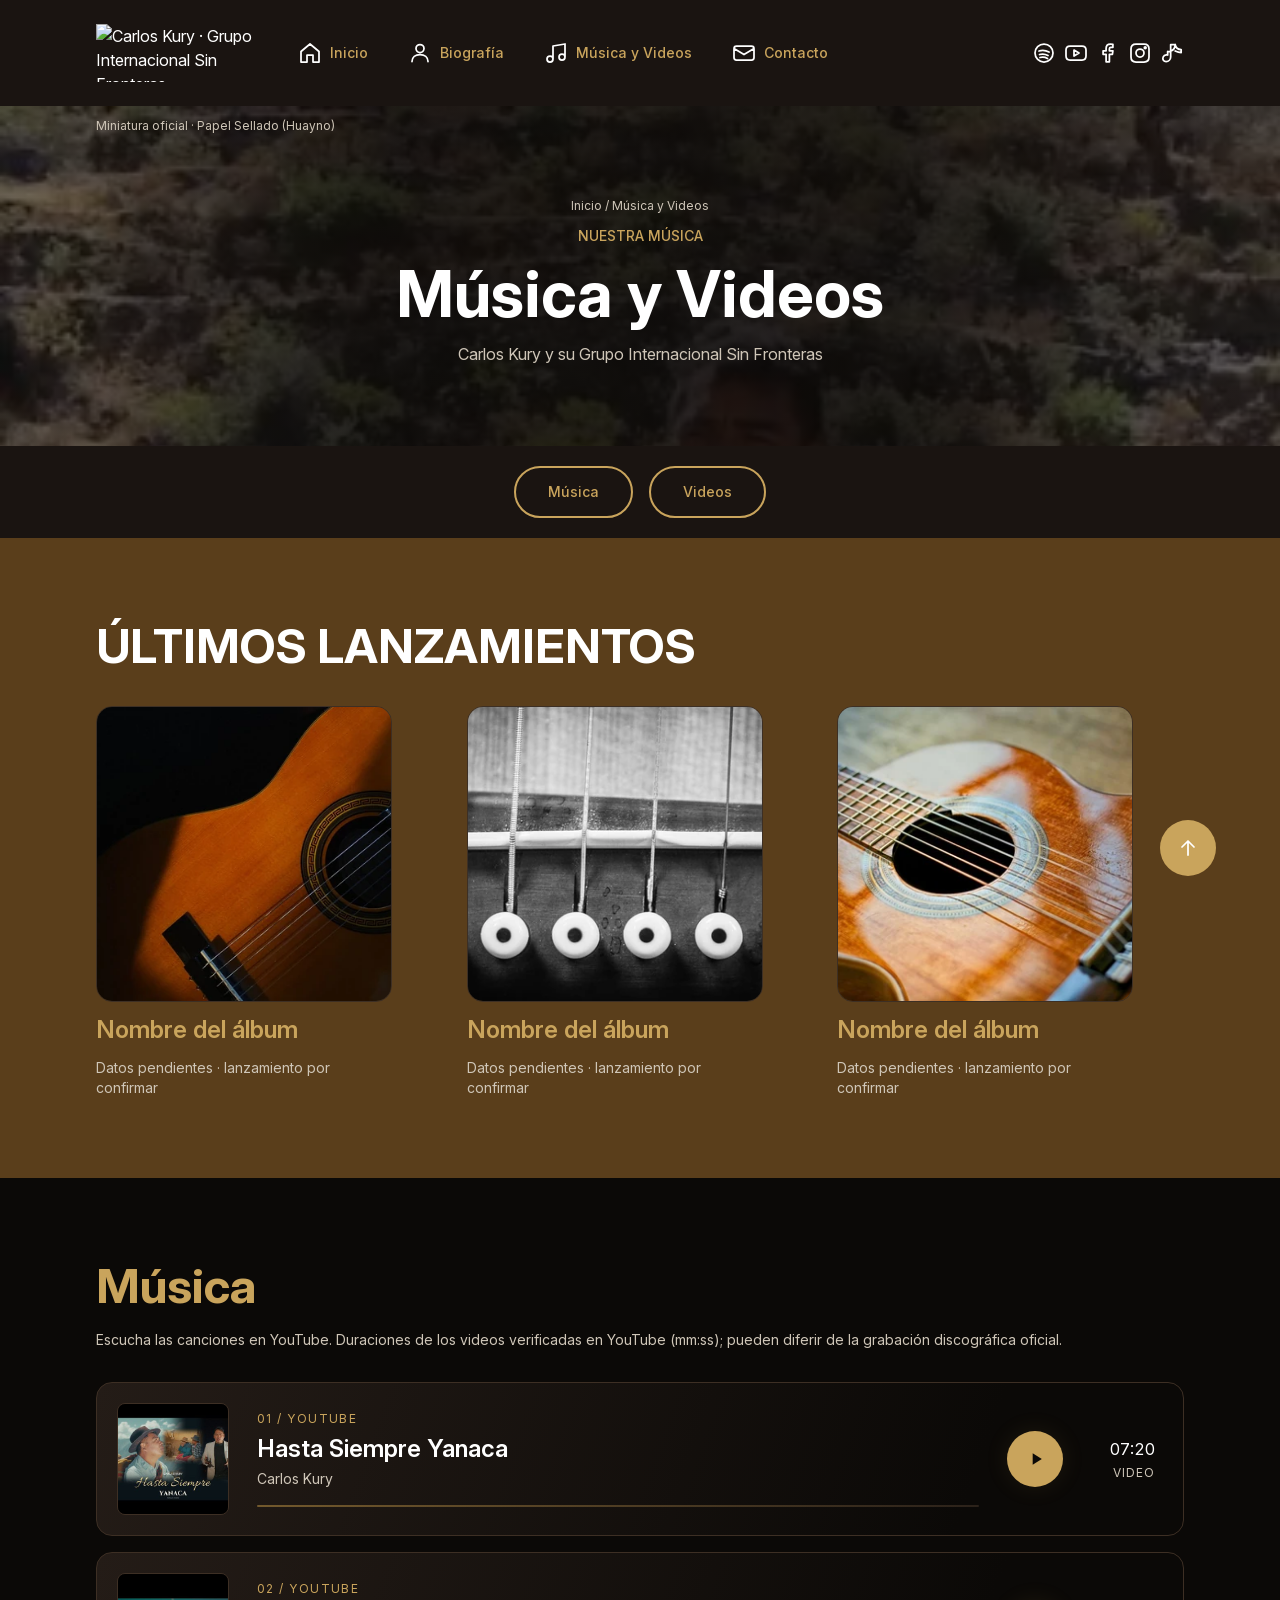
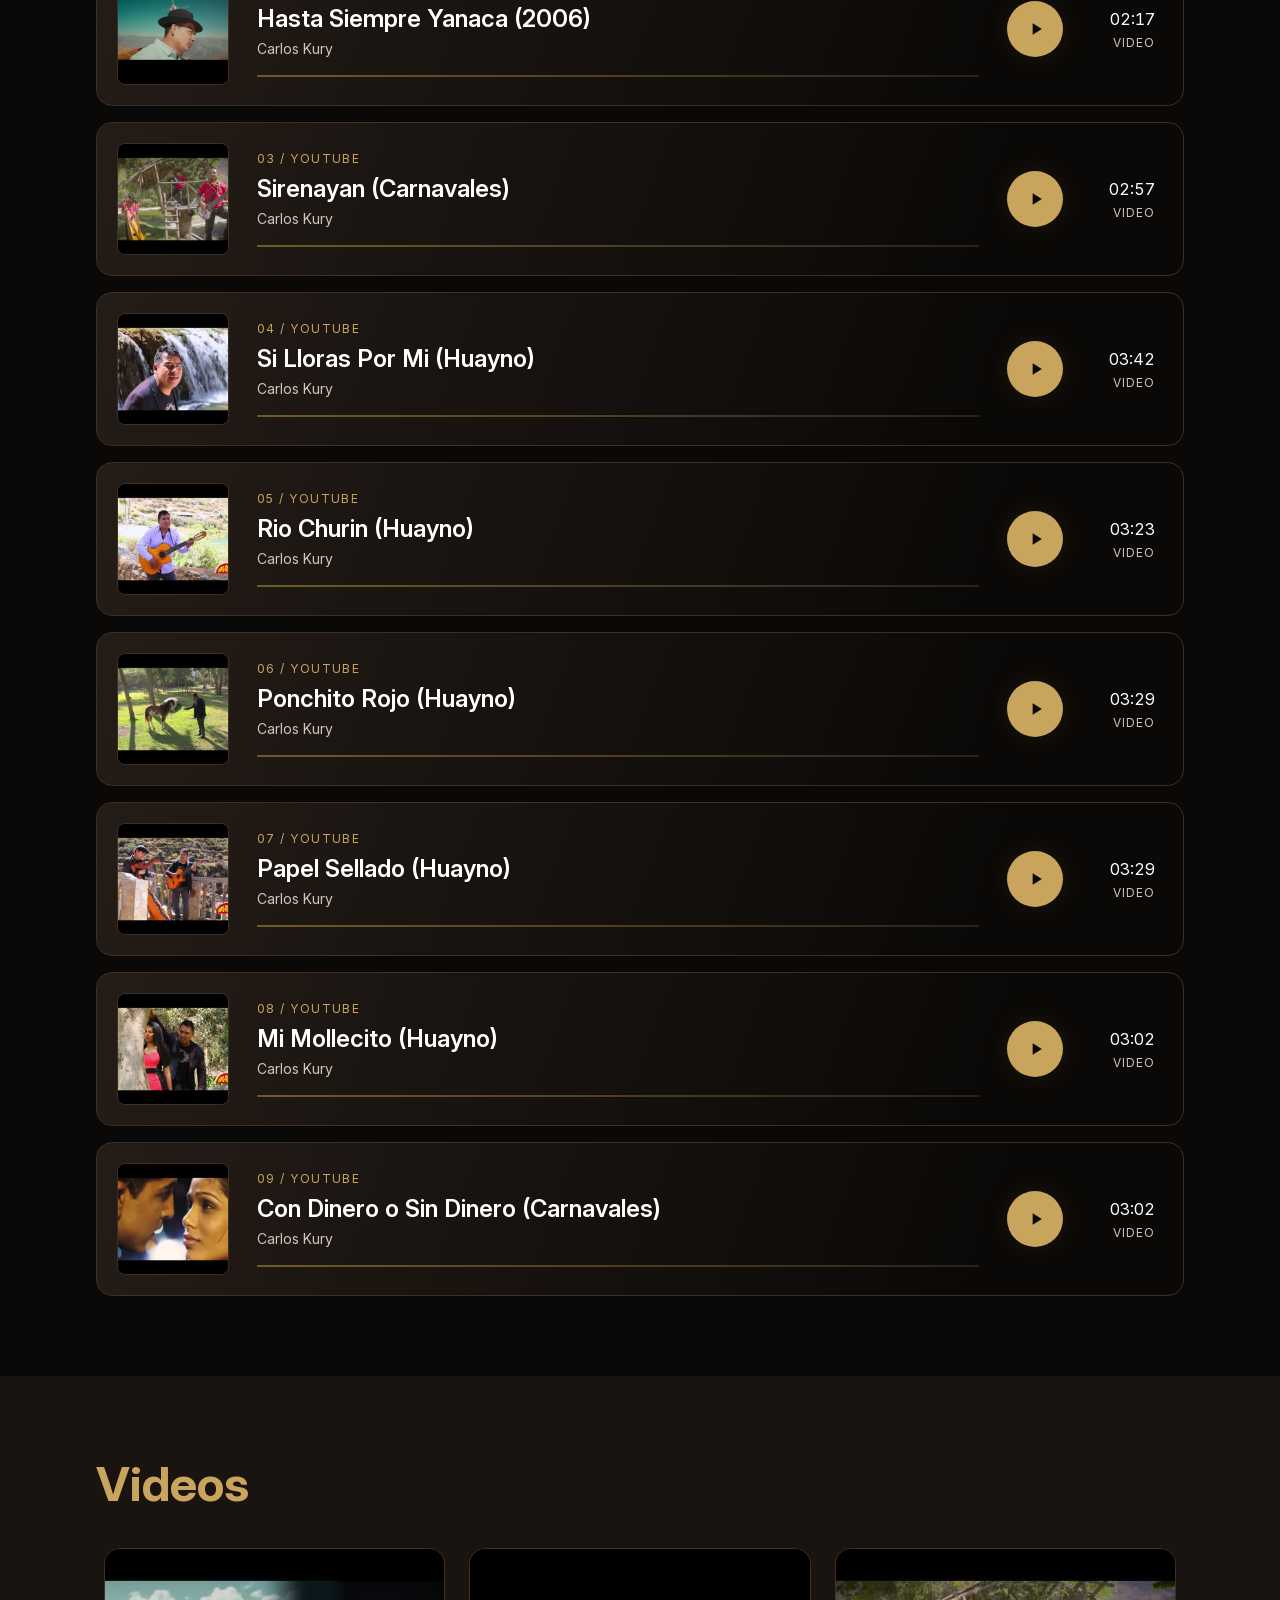
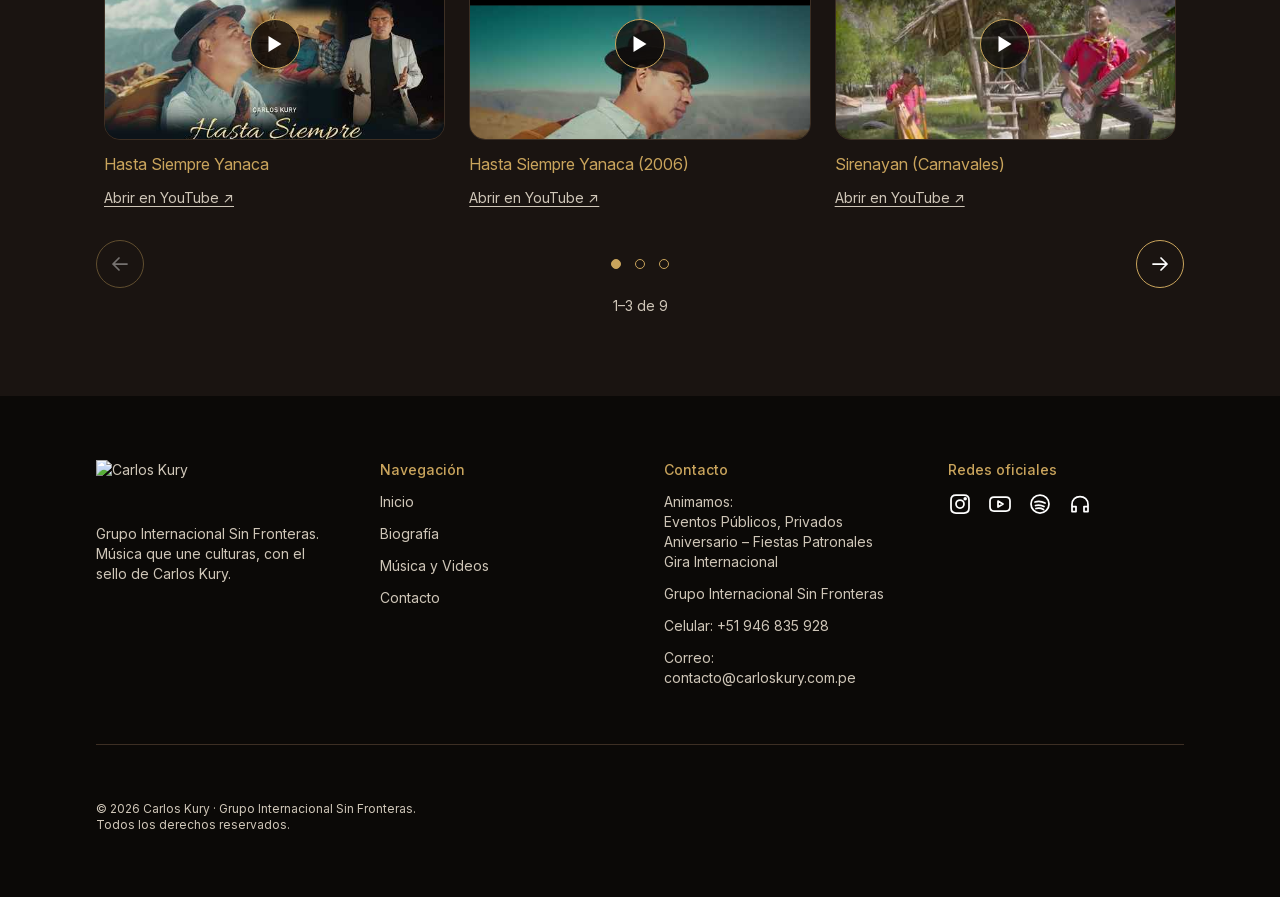
==== musica-y-videos.html @ 4f5caebd "Add files via upload" ====
<!doctype html>
<html lang="es">
<head>
  <meta charset="utf-8">
  <meta name="viewport" content="width=device-width, initial-scale=1">
  <meta name="description" content="Escucha la música de Carlos Kury y su Grupo Internacional Sin Fronteras. Explora nueve videos del canal oficial y sus canciones.">
  <meta name="referrer" content="strict-origin-when-cross-origin">
  <title>Música y Videos · Carlos Kury</title>
  <link rel="stylesheet" href="css/tokens.css">
  <link rel="stylesheet" href="css/styles.css">
  <link rel="stylesheet" href="css/musica-videos.css">
  <script src="js/main.js" defer></script>
  <script src="js/videos.js" defer></script>
</head>
<body id="arriba" class="music-videos-page">
  <a class="skip-link" href="#contenido">Saltar al contenido</a>
  <header class="header">
    <div class="header__inner">
      <a class="brand" href="index.html" aria-label="Carlos Kury, Inicio"><img src="assets/images/optimized/a709b-340.webp" srcset="assets/images/optimized/a709b-170.webp 1x, assets/images/optimized/a709b-340.webp 2x, assets/images/optimized/a709b-510.webp 3x" width="170" height="58" alt="Carlos Kury · Grupo Internacional Sin Fronteras"></a>
      <button class="menu-toggle" type="button" aria-expanded="false" aria-controls="navegacion" aria-label="Abrir menú" hidden>
        <img class="menu-toggle__open" src="assets/icons/5ea86.svg" width="24" height="24" alt="">
        <img class="menu-toggle__close" src="assets/icons/0c98d.svg" width="24" height="24" alt="">
      </button>
      <div class="header__navigation" id="navegacion">
        <nav aria-label="Navegación principal">
          <ul class="nav-list">
            <li><a class="nav-link" href="index.html"><img src="assets/icons/63a29.svg" width="24" height="24" alt="">Inicio</a></li>
            <li><a class="nav-link" href="nosotros.html"><img src="assets/icons/14fbd.svg" width="24" height="24" alt="">Biografía</a></li>
            <li><a class="nav-link" href="musica-y-videos.html" aria-current="page"><img src="assets/icons/886fa.svg" width="24" height="24" alt="">Música y Videos</a></li>
            <li><a class="nav-link" href="contacto.html"><img src="assets/icons/ec4e2.svg" width="24" height="24" alt="">Contacto</a></li>
          </ul>
        </nav>
        <div class="socials" aria-label="Plataformas digitales; enlaces oficiales pendientes"><span class="socials__item" title="spotify: enlace oficial pendiente"><img src="assets/icons/c1be1.svg" width="24" height="24" alt="spotify (enlace oficial pendiente)"></span><span class="socials__item" title="youtube: enlace oficial pendiente"><img src="assets/icons/a0c02.svg" width="24" height="24" alt="youtube (enlace oficial pendiente)"></span><span class="socials__item" title="facebook: enlace oficial pendiente"><img src="assets/icons/9671b.svg" width="24" height="24" alt="facebook (enlace oficial pendiente)"></span><span class="socials__item" title="instagram: enlace oficial pendiente"><img src="assets/icons/aaa4f.svg" width="24" height="24" alt="instagram (enlace oficial pendiente)"></span><span class="socials__item" title="tiktok: enlace oficial pendiente"><img src="assets/icons/0e75f.svg" width="24" height="24" alt="tiktok (enlace oficial pendiente)"></span></div>
      </div>
    </div>
  </header>
  <main id="contenido" tabindex="-1">
    <section class="music-hero" aria-labelledby="titulo">
<picture><source media="(max-width: 767px)" srcset="assets/images/heroes/UolSYIt3j-Y-mobile-384.webp 384w, assets/images/heroes/UolSYIt3j-Y-mobile-576.webp 576w" sizes="100vw" width="576" height="720"><img class="hero__image" src="assets/images/heroes/UolSYIt3j-Y-1280.webp" srcset="assets/images/heroes/UolSYIt3j-Y-800.webp 800w, assets/images/heroes/UolSYIt3j-Y-1280.webp 1280w" sizes="100vw" width="1280" height="720" alt="" fetchpriority="high" style="object-position: 56% top;"></picture>
      <a class="music-hero__credit" href="https://www.youtube.com/watch?v=UolSYIt3j-Y" target="_blank" rel="noopener noreferrer">Miniatura oficial · Papel Sellado (Huayno)</a>
      <nav class="music-breadcrumb" aria-label="Ruta de navegación"><a href="index.html">Inicio</a> / <span aria-current="page">Música y Videos</span></nav>
      <p class="label">NUESTRA MÚSICA</p><h1 id="titulo">Música y Videos</h1><p>Carlos Kury y su Grupo Internacional Sin Fronteras</p>
    </section>
    <nav class="music-subnav" aria-label="Secciones de música y videos"><a class="button button--secondary" href="#musica">Música</a><a class="button button--secondary" href="#videos">Videos</a></nav>
    <section class="music-releases" aria-labelledby="lanzamientos"><h2 id="lanzamientos">ÚLTIMOS LANZAMIENTOS</h2><div class="release-track" tabindex="0" role="region" aria-label="Lanzamientos: datos pendientes de confirmación; desliza para ver las tarjetas"><article class="media-card release-card"><img src="assets/images/1f83e.png" srcset="assets/images/optimized/1f83e-480.webp 480w, assets/images/optimized/1f83e-800.webp 800w, assets/images/1f83e.png 1200w" sizes="296px" width="296" height="296" loading="lazy" alt="Instrumento musical de referencia; portada oficial pendiente"><h3>Nombre del álbum</h3><p>Datos pendientes · lanzamiento por confirmar</p></article>
<article class="media-card release-card"><img src="assets/images/05997.png" srcset="assets/images/optimized/05997-480.webp 480w, assets/images/optimized/05997-800.webp 800w, assets/images/05997.png 1200w" sizes="296px" width="296" height="296" loading="lazy" alt="Instrumento musical de referencia; portada oficial pendiente"><h3>Nombre del álbum</h3><p>Datos pendientes · lanzamiento por confirmar</p></article>
<article class="media-card release-card"><img src="assets/images/2f3df.png" srcset="assets/images/optimized/2f3df-480.webp 480w, assets/images/optimized/2f3df-800.webp 800w, assets/images/2f3df.png 1200w" sizes="296px" width="296" height="296" loading="lazy" alt="Instrumento musical de referencia; portada oficial pendiente"><h3>Nombre del álbum</h3><p>Datos pendientes · lanzamiento por confirmar</p></article></div></section>
    <section class="music-catalog" aria-labelledby="musica"><h2 id="musica">Música</h2><p class="catalog-note">Escucha las canciones en YouTube. Duraciones de los videos verificadas en YouTube (mm:ss); pueden diferir de la grabación discográfica oficial.</p><ol class="song-list"><li class="song-card"><img class="song-card__cover" src="assets/images/music-thumbnails/cZzpsOK4njc-320.jpg" width="320" height="320" sizes="(max-width: 767px) 64px, 112px" loading="lazy" decoding="async" alt="Miniatura de Hasta Siempre Yanaca"><div class="song-card__info"><p class="song-card__eyebrow">01 / YOUTUBE</p><h3 id="song-title-cZzpsOK4njc">Hasta Siempre Yanaca</h3><p class="song-card__artist">Carlos Kury</p><div class="song-card__line" aria-hidden="true"></div></div><a class="song-row song-card__play" href="https://www.youtube.com/watch?v=cZzpsOK4njc" data-video-url="https://www.youtube.com/watch?v=cZzpsOK4njc" aria-label="Reproducir Hasta Siempre Yanaca en YouTube"><span class="song-row__name"><span class="song-card__sr">Hasta Siempre Yanaca</span></span><svg width="20" height="20" viewBox="0 0 24 24" fill="currentColor" aria-hidden="true"><path d="M8 5v14l11-7z"/></svg></a><span class="song-row__duration" aria-label="Duración del video: 07:20"><span>07:20</span><small>VIDEO</small></span></li>
<li class="song-card"><img class="song-card__cover" src="assets/images/music-thumbnails/f17g6OlxvII-320.jpg" width="320" height="320" sizes="(max-width: 767px) 64px, 112px" loading="lazy" decoding="async" alt="Miniatura de Hasta Siempre Yanaca (2006)"><div class="song-card__info"><p class="song-card__eyebrow">02 / YOUTUBE</p><h3 id="song-title-f17g6OlxvII">Hasta Siempre Yanaca (2006)</h3><p class="song-card__artist">Carlos Kury</p><div class="song-card__line" aria-hidden="true"></div></div><a class="song-row song-card__play" href="https://www.youtube.com/watch?v=f17g6OlxvII" data-video-url="https://www.youtube.com/watch?v=f17g6OlxvII" aria-label="Reproducir Hasta Siempre Yanaca (2006) en YouTube"><span class="song-row__name"><span class="song-card__sr">Hasta Siempre Yanaca (2006)</span></span><svg width="20" height="20" viewBox="0 0 24 24" fill="currentColor" aria-hidden="true"><path d="M8 5v14l11-7z"/></svg></a><span class="song-row__duration" aria-label="Duración del video: 02:17"><span>02:17</span><small>VIDEO</small></span></li>
<li class="song-card"><img class="song-card__cover" src="assets/images/music-thumbnails/8xu4BnNQAP8-320.jpg" width="320" height="320" sizes="(max-width: 767px) 64px, 112px" loading="lazy" decoding="async" alt="Miniatura de Sirenayan (Carnavales)"><div class="song-card__info"><p class="song-card__eyebrow">03 / YOUTUBE</p><h3 id="song-title-8xu4BnNQAP8">Sirenayan (Carnavales)</h3><p class="song-card__artist">Carlos Kury</p><div class="song-card__line" aria-hidden="true"></div></div><a class="song-row song-card__play" href="https://www.youtube.com/watch?v=8xu4BnNQAP8" data-video-url="https://www.youtube.com/watch?v=8xu4BnNQAP8" aria-label="Reproducir Sirenayan (Carnavales) en YouTube"><span class="song-row__name"><span class="song-card__sr">Sirenayan (Carnavales)</span></span><svg width="20" height="20" viewBox="0 0 24 24" fill="currentColor" aria-hidden="true"><path d="M8 5v14l11-7z"/></svg></a><span class="song-row__duration" aria-label="Duración del video: 02:57"><span>02:57</span><small>VIDEO</small></span></li>
<li class="song-card"><img class="song-card__cover" src="assets/images/music-thumbnails/A7UjnlMDLvY-320.jpg" width="320" height="320" sizes="(max-width: 767px) 64px, 112px" loading="lazy" decoding="async" alt="Miniatura de Si Lloras Por Mi (Huayno)"><div class="song-card__info"><p class="song-card__eyebrow">04 / YOUTUBE</p><h3 id="song-title-A7UjnlMDLvY">Si Lloras Por Mi (Huayno)</h3><p class="song-card__artist">Carlos Kury</p><div class="song-card__line" aria-hidden="true"></div></div><a class="song-row song-card__play" href="https://www.youtube.com/watch?v=A7UjnlMDLvY" data-video-url="https://www.youtube.com/watch?v=A7UjnlMDLvY" aria-label="Reproducir Si Lloras Por Mi (Huayno) en YouTube"><span class="song-row__name"><span class="song-card__sr">Si Lloras Por Mi (Huayno)</span></span><svg width="20" height="20" viewBox="0 0 24 24" fill="currentColor" aria-hidden="true"><path d="M8 5v14l11-7z"/></svg></a><span class="song-row__duration" aria-label="Duración del video: 03:42"><span>03:42</span><small>VIDEO</small></span></li>
<li class="song-card"><img class="song-card__cover" src="assets/images/music-thumbnails/LX_mz8MEkiY-320.jpg" width="320" height="320" sizes="(max-width: 767px) 64px, 112px" loading="lazy" decoding="async" alt="Miniatura de Rio Churin (Huayno)"><div class="song-card__info"><p class="song-card__eyebrow">05 / YOUTUBE</p><h3 id="song-title-LX_mz8MEkiY">Rio Churin (Huayno)</h3><p class="song-card__artist">Carlos Kury</p><div class="song-card__line" aria-hidden="true"></div></div><a class="song-row song-card__play" href="https://www.youtube.com/watch?v=LX_mz8MEkiY" data-video-url="https://www.youtube.com/watch?v=LX_mz8MEkiY" aria-label="Reproducir Rio Churin (Huayno) en YouTube"><span class="song-row__name"><span class="song-card__sr">Rio Churin (Huayno)</span></span><svg width="20" height="20" viewBox="0 0 24 24" fill="currentColor" aria-hidden="true"><path d="M8 5v14l11-7z"/></svg></a><span class="song-row__duration" aria-label="Duración del video: 03:23"><span>03:23</span><small>VIDEO</small></span></li>
<li class="song-card"><img class="song-card__cover" src="assets/images/music-thumbnails/qTdK6Etz6Kw-320.jpg" width="320" height="320" sizes="(max-width: 767px) 64px, 112px" loading="lazy" decoding="async" alt="Miniatura de Ponchito Rojo (Huayno)"><div class="song-card__info"><p class="song-card__eyebrow">06 / YOUTUBE</p><h3 id="song-title-qTdK6Etz6Kw">Ponchito Rojo (Huayno)</h3><p class="song-card__artist">Carlos Kury</p><div class="song-card__line" aria-hidden="true"></div></div><a class="song-row song-card__play" href="https://www.youtube.com/watch?v=qTdK6Etz6Kw" data-video-url="https://www.youtube.com/watch?v=qTdK6Etz6Kw" aria-label="Reproducir Ponchito Rojo (Huayno) en YouTube"><span class="song-row__name"><span class="song-card__sr">Ponchito Rojo (Huayno)</span></span><svg width="20" height="20" viewBox="0 0 24 24" fill="currentColor" aria-hidden="true"><path d="M8 5v14l11-7z"/></svg></a><span class="song-row__duration" aria-label="Duración del video: 03:29"><span>03:29</span><small>VIDEO</small></span></li>
<li class="song-card"><img class="song-card__cover" src="assets/images/music-thumbnails/UolSYIt3j-Y-320.jpg" width="320" height="320" sizes="(max-width: 767px) 64px, 112px" loading="lazy" decoding="async" alt="Miniatura de Papel Sellado (Huayno)"><div class="song-card__info"><p class="song-card__eyebrow">07 / YOUTUBE</p><h3 id="song-title-UolSYIt3j-Y">Papel Sellado (Huayno)</h3><p class="song-card__artist">Carlos Kury</p><div class="song-card__line" aria-hidden="true"></div></div><a class="song-row song-card__play" href="https://www.youtube.com/watch?v=UolSYIt3j-Y" data-video-url="https://www.youtube.com/watch?v=UolSYIt3j-Y" aria-label="Reproducir Papel Sellado (Huayno) en YouTube"><span class="song-row__name"><span class="song-card__sr">Papel Sellado (Huayno)</span></span><svg width="20" height="20" viewBox="0 0 24 24" fill="currentColor" aria-hidden="true"><path d="M8 5v14l11-7z"/></svg></a><span class="song-row__duration" aria-label="Duración del video: 03:29"><span>03:29</span><small>VIDEO</small></span></li>
<li class="song-card"><img class="song-card__cover" src="assets/images/music-thumbnails/fMQDOI99XdI-320.jpg" width="320" height="320" sizes="(max-width: 767px) 64px, 112px" loading="lazy" decoding="async" alt="Miniatura de Mi Mollecito (Huayno)"><div class="song-card__info"><p class="song-card__eyebrow">08 / YOUTUBE</p><h3 id="song-title-fMQDOI99XdI">Mi Mollecito (Huayno)</h3><p class="song-card__artist">Carlos Kury</p><div class="song-card__line" aria-hidden="true"></div></div><a class="song-row song-card__play" href="https://www.youtube.com/watch?v=fMQDOI99XdI" data-video-url="https://www.youtube.com/watch?v=fMQDOI99XdI" aria-label="Reproducir Mi Mollecito (Huayno) en YouTube"><span class="song-row__name"><span class="song-card__sr">Mi Mollecito (Huayno)</span></span><svg width="20" height="20" viewBox="0 0 24 24" fill="currentColor" aria-hidden="true"><path d="M8 5v14l11-7z"/></svg></a><span class="song-row__duration" aria-label="Duración del video: 03:02"><span>03:02</span><small>VIDEO</small></span></li>
<li class="song-card"><img class="song-card__cover" src="assets/images/music-thumbnails/hghl3TVuaY8-320.jpg" width="320" height="320" sizes="(max-width: 767px) 64px, 112px" loading="lazy" decoding="async" alt="Miniatura de Con Dinero o Sin Dinero (Carnavales)"><div class="song-card__info"><p class="song-card__eyebrow">09 / YOUTUBE</p><h3 id="song-title-hghl3TVuaY8">Con Dinero o Sin Dinero (Carnavales)</h3><p class="song-card__artist">Carlos Kury</p><div class="song-card__line" aria-hidden="true"></div></div><a class="song-row song-card__play" href="https://www.youtube.com/watch?v=hghl3TVuaY8" data-video-url="https://www.youtube.com/watch?v=hghl3TVuaY8" aria-label="Reproducir Con Dinero o Sin Dinero (Carnavales) en YouTube"><span class="song-row__name"><span class="song-card__sr">Con Dinero o Sin Dinero (Carnavales)</span></span><svg width="20" height="20" viewBox="0 0 24 24" fill="currentColor" aria-hidden="true"><path d="M8 5v14l11-7z"/></svg></a><span class="song-row__duration" aria-label="Duración del video: 03:02"><span>03:02</span><small>VIDEO</small></span></li></ol></section>
    <section class="music-videos" aria-labelledby="videos"><h2 id="videos">Videos</h2><div class="video-carousel" role="region" aria-roledescription="carrusel" aria-labelledby="videos"><div class="media-track media-track--videos" id="lista-videos" tabindex="0" aria-label="Nueve videos: usa las flechas del teclado o desliza"><article class="media-card"><a class="video-preview" href="https://www.youtube.com/watch?v=cZzpsOK4njc" data-video-url="https://www.youtube.com/watch?v=cZzpsOK4njc" target="_blank" rel="noopener noreferrer" aria-label="Reproducir Hasta Siempre Yanaca"><img src="assets/images/cZzpsOK4njc.jpg" width="480" height="360" loading="lazy" decoding="async" alt="Miniatura de Hasta Siempre Yanaca de Carlos Kury"><img class="video-preview__play" src="assets/icons/bdbb2.svg" width="24" height="24" alt=""></a><h3>Hasta Siempre Yanaca</h3><a class="youtube-link" href="https://www.youtube.com/watch?v=cZzpsOK4njc" target="_blank" rel="noopener noreferrer" aria-label="Abrir Hasta Siempre Yanaca en YouTube (nueva pestaña)">Abrir en YouTube ↗</a></article>
<article class="media-card"><a class="video-preview" href="https://www.youtube.com/watch?v=f17g6OlxvII" data-video-url="https://www.youtube.com/watch?v=f17g6OlxvII" target="_blank" rel="noopener noreferrer" aria-label="Reproducir Hasta Siempre Yanaca (2006)"><img src="assets/images/f17g6OlxvII.jpg" width="480" height="360" loading="lazy" decoding="async" alt="Miniatura de Hasta Siempre Yanaca (2006) de Carlos Kury"><img class="video-preview__play" src="assets/icons/bdbb2.svg" width="24" height="24" alt=""></a><h3>Hasta Siempre Yanaca (2006)</h3><a class="youtube-link" href="https://www.youtube.com/watch?v=f17g6OlxvII" target="_blank" rel="noopener noreferrer" aria-label="Abrir Hasta Siempre Yanaca (2006) en YouTube (nueva pestaña)">Abrir en YouTube ↗</a></article>
<article class="media-card"><a class="video-preview" href="https://www.youtube.com/watch?v=8xu4BnNQAP8" data-video-url="https://www.youtube.com/watch?v=8xu4BnNQAP8" target="_blank" rel="noopener noreferrer" aria-label="Reproducir Sirenayan (Carnavales)"><img src="assets/images/8xu4BnNQAP8.jpg" width="480" height="360" loading="lazy" decoding="async" alt="Miniatura de Sirenayan (Carnavales) de Carlos Kury"><img class="video-preview__play" src="assets/icons/bdbb2.svg" width="24" height="24" alt=""></a><h3>Sirenayan (Carnavales)</h3><a class="youtube-link" href="https://www.youtube.com/watch?v=8xu4BnNQAP8" target="_blank" rel="noopener noreferrer" aria-label="Abrir Sirenayan (Carnavales) en YouTube (nueva pestaña)">Abrir en YouTube ↗</a></article>
<article class="media-card"><a class="video-preview" href="https://www.youtube.com/watch?v=A7UjnlMDLvY" data-video-url="https://www.youtube.com/watch?v=A7UjnlMDLvY" target="_blank" rel="noopener noreferrer" aria-label="Reproducir Si Lloras Por Mi (Huayno)"><img src="assets/images/A7UjnlMDLvY.jpg" width="480" height="360" loading="lazy" decoding="async" alt="Miniatura de Si Lloras Por Mi (Huayno) de Carlos Kury"><img class="video-preview__play" src="assets/icons/bdbb2.svg" width="24" height="24" alt=""></a><h3>Si Lloras Por Mi (Huayno)</h3><a class="youtube-link" href="https://www.youtube.com/watch?v=A7UjnlMDLvY" target="_blank" rel="noopener noreferrer" aria-label="Abrir Si Lloras Por Mi (Huayno) en YouTube (nueva pestaña)">Abrir en YouTube ↗</a></article>
<article class="media-card"><a class="video-preview" href="https://www.youtube.com/watch?v=LX_mz8MEkiY" data-video-url="https://www.youtube.com/watch?v=LX_mz8MEkiY" target="_blank" rel="noopener noreferrer" aria-label="Reproducir Rio Churin (Huayno)"><img src="assets/images/LX_mz8MEkiY.jpg" width="480" height="360" loading="lazy" decoding="async" alt="Miniatura de Rio Churin (Huayno) de Carlos Kury"><img class="video-preview__play" src="assets/icons/bdbb2.svg" width="24" height="24" alt=""></a><h3>Rio Churin (Huayno)</h3><a class="youtube-link" href="https://www.youtube.com/watch?v=LX_mz8MEkiY" target="_blank" rel="noopener noreferrer" aria-label="Abrir Rio Churin (Huayno) en YouTube (nueva pestaña)">Abrir en YouTube ↗</a></article>
<article class="media-card"><a class="video-preview" href="https://www.youtube.com/watch?v=qTdK6Etz6Kw" data-video-url="https://www.youtube.com/watch?v=qTdK6Etz6Kw" target="_blank" rel="noopener noreferrer" aria-label="Reproducir Ponchito Rojo (Huayno)"><img src="assets/images/qTdK6Etz6Kw.jpg" width="480" height="360" loading="lazy" decoding="async" alt="Miniatura de Ponchito Rojo (Huayno) de Carlos Kury"><img class="video-preview__play" src="assets/icons/bdbb2.svg" width="24" height="24" alt=""></a><h3>Ponchito Rojo (Huayno)</h3><a class="youtube-link" href="https://www.youtube.com/watch?v=qTdK6Etz6Kw" target="_blank" rel="noopener noreferrer" aria-label="Abrir Ponchito Rojo (Huayno) en YouTube (nueva pestaña)">Abrir en YouTube ↗</a></article>
<article class="media-card"><a class="video-preview" href="https://www.youtube.com/watch?v=UolSYIt3j-Y" data-video-url="https://www.youtube.com/watch?v=UolSYIt3j-Y" target="_blank" rel="noopener noreferrer" aria-label="Reproducir Papel Sellado (Huayno)"><img src="assets/images/UolSYIt3j-Y.jpg" width="480" height="360" loading="lazy" decoding="async" alt="Miniatura de Papel Sellado (Huayno) de Carlos Kury"><img class="video-preview__play" src="assets/icons/bdbb2.svg" width="24" height="24" alt=""></a><h3>Papel Sellado (Huayno)</h3><a class="youtube-link" href="https://www.youtube.com/watch?v=UolSYIt3j-Y" target="_blank" rel="noopener noreferrer" aria-label="Abrir Papel Sellado (Huayno) en YouTube (nueva pestaña)">Abrir en YouTube ↗</a></article>
<article class="media-card"><a class="video-preview" href="https://www.youtube.com/watch?v=fMQDOI99XdI" data-video-url="https://www.youtube.com/watch?v=fMQDOI99XdI" target="_blank" rel="noopener noreferrer" aria-label="Reproducir Mi Mollecito (Huayno)"><img src="assets/images/fMQDOI99XdI.jpg" width="480" height="360" loading="lazy" decoding="async" alt="Miniatura de Mi Mollecito (Huayno) de Carlos Kury"><img class="video-preview__play" src="assets/icons/bdbb2.svg" width="24" height="24" alt=""></a><h3>Mi Mollecito (Huayno)</h3><a class="youtube-link" href="https://www.youtube.com/watch?v=fMQDOI99XdI" target="_blank" rel="noopener noreferrer" aria-label="Abrir Mi Mollecito (Huayno) en YouTube (nueva pestaña)">Abrir en YouTube ↗</a></article>
<article class="media-card"><a class="video-preview" href="https://www.youtube.com/watch?v=hghl3TVuaY8" data-video-url="https://www.youtube.com/watch?v=hghl3TVuaY8" target="_blank" rel="noopener noreferrer" aria-label="Reproducir Con Dinero o Sin Dinero (Carnavales)"><img src="assets/images/hghl3TVuaY8.jpg" width="480" height="360" loading="lazy" decoding="async" alt="Miniatura de Con Dinero o Sin Dinero (Carnavales) de Carlos Kury"><img class="video-preview__play" src="assets/icons/bdbb2.svg" width="24" height="24" alt=""></a><h3>Con Dinero o Sin Dinero (Carnavales)</h3><a class="youtube-link" href="https://www.youtube.com/watch?v=hghl3TVuaY8" target="_blank" rel="noopener noreferrer" aria-label="Abrir Con Dinero o Sin Dinero (Carnavales) en YouTube (nueva pestaña)">Abrir en YouTube ↗</a></article></div><div class="music-controls" data-video-controls hidden><button class="music-arrow music-arrow--previous" type="button" data-video-step="-1" aria-controls="lista-videos" aria-label="Videos anteriores"><img src="assets/icons/1b2a3.svg" width="24" height="24" alt=""></button><div class="music-pagination" data-video-pagination role="group" aria-label="Páginas de videos"></div><button class="music-arrow" type="button" data-video-step="1" aria-controls="lista-videos" aria-label="Videos siguientes"><img src="assets/icons/1b2a3.svg" width="24" height="24" alt=""></button></div><p class="music-position" data-video-position role="status" aria-live="polite" aria-atomic="true"></p></div></section>
  </main>
  <footer class="footer">
    <div class="footer__columns">
      <div class="footer__column"><a href="index.html" aria-label="Carlos Kury, Inicio"><img class="footer__logo" src="assets/images/optimized/fc20c-300.webp" srcset="assets/images/optimized/fc20c-150.webp 1x, assets/images/optimized/fc20c-300.webp 2x, assets/images/optimized/fc20c-450.webp 3x" width="150" height="52" alt="Carlos Kury" loading="lazy"></a><p>Grupo Internacional Sin Fronteras. Música que une culturas, con el sello de Carlos Kury.</p></div>
      <nav class="footer__column" aria-label="Navegación del pie"><h2>Navegación</h2><a href="index.html">Inicio</a><a href="nosotros.html">Biografía</a><a href="musica-y-videos.html" aria-current="page">Música y Videos</a><a href="contacto.html">Contacto</a></nav>
      <div class="footer__column"><h2>Contacto</h2><p>Animamos:<br>Eventos Públicos, Privados<br>Aniversario – Fiestas Patronales<br>Gira Internacional</p><p>Grupo Internacional Sin Fronteras</p><a href="tel:+51946835928">Celular: +51 946 835 928</a><a href="mailto:contacto@carloskury.com.pe">Correo: contacto@carloskury.com.pe</a></div>
      <div class="footer__column"><h2>Redes oficiales</h2><div class="socials" aria-label="Plataformas digitales; enlaces oficiales pendientes"><span class="socials__item" title="instagram: enlace oficial pendiente"><img src="assets/icons/aaa4f.svg" width="24" height="24" alt="instagram (enlace oficial pendiente)"></span><span class="socials__item" title="youtube: enlace oficial pendiente"><img src="assets/icons/a0c02.svg" width="24" height="24" alt="youtube (enlace oficial pendiente)"></span><span class="socials__item" title="spotify: enlace oficial pendiente"><img src="assets/icons/c1be1.svg" width="24" height="24" alt="spotify (enlace oficial pendiente)"></span><span class="socials__item" title="headphones: enlace oficial pendiente"><img src="assets/icons/e2b44.svg" width="24" height="24" alt="headphones (enlace oficial pendiente)"></span></div></div>
    </div>
    <hr>
    <p class="footer__copyright">© 2026 Carlos Kury · Grupo Internacional Sin Fronteras. Todos los derechos reservados.</p>
  </footer>
  <a class="back-top" href="#arriba" aria-label="Volver arriba"><img src="assets/icons/1b2a3.svg" width="24" height="24" alt=""></a>
  <dialog class="video-modal" aria-labelledby="video-modal-title">
    <div class="video-modal__panel">
      <header class="video-modal__header"><h2 id="video-modal-title">Video</h2><button class="lightbox__button" type="button" data-video-close aria-label="Cerrar video" autofocus><img src="assets/icons/0c98d.svg" width="24" height="24" alt=""></button></header>
      <div class="video-modal__player"></div><p class="player-help">Si YouTube no permite reproducir este video aquí, cierra el reproductor y utiliza «Abrir en YouTube» en su tarjeta.</p>
      <p class="video-modal__pending" hidden>Contenido pendiente: todavía no hay un enlace de YouTube válido y aprobado para este video.</p>
    </div>
  </dialog>
</body>
</html>
---- css/tokens.css ----
/* Tokens consultados en UI Kit 213:408. Inter se aloja localmente. */
@font-face { font-family: Inter; src: url('../assets/fonts/InterVariable.woff2') format('woff2'); font-weight: 100 900; font-style: normal; font-display: swap; }
:root {
  color-scheme: dark;
  --color-bg-base: #0b0907;
  --color-bg-surface: #1a1411;
  --color-bg-elevated: #241c17;
  --color-border: #3d2f24;
  --color-text: #fff;
  --color-text-muted: #cfc6b8;
  --color-brand-gold: #c9a45c;
  --color-brand-gold-deep: #a07c3a;
  --color-brand-bronze: #5a3e1b;
  --color-brand-bronze-dark: #3a2a12;
  --color-brand-silver: #c4cad2;
  --color-success: #7fb069;
  --font-family: Inter, Arial, sans-serif;
  --font-display: 700 64px/72px var(--font-family);
  --font-h1: 700 48px/56px var(--font-family);
  --font-h2: 700 32px/40px var(--font-family);
  --font-h3: 600 24px/32px var(--font-family);
  --font-body: 400 16px/24px var(--font-family);
  --font-small: 400 14px/20px var(--font-family);
  --font-label: 500 14px/20px var(--font-family);
  --font-caption: 400 12px/16px var(--font-family);
  --space-1: 8px; --space-2: 16px; --space-3: 24px; --space-4: 40px; --space-5: 64px;
  --radius-sm: 8px; --radius-md: 16px; --radius-full: 999px;
  --page-gutter: 96px; --section-space: 96px; --grid-gap: 24px; --header-height: 106px;
}
@media (max-width: 1199px) { :root { --page-gutter: 40px; } }
@media (max-width: 767px) { :root { --page-gutter: 24px; --section-space: 56px; --grid-gap: 16px; --header-height: 90px; } }
---- css/styles.css ----
/* Base y accesibilidad */
* { box-sizing: border-box; }
html { scroll-behavior: smooth; scroll-padding-top: calc(var(--header-height) + 16px); }
body { margin: 0; padding-top: var(--header-height); background: var(--color-bg-base); color: var(--color-text); font: var(--font-body); }
h1, h2, h3, p, figure, ul { margin: 0; }
h1 { font: var(--font-display); }
h2 { font: var(--font-h1); }
h3 { font: var(--font-h3); }
ul { list-style: none; padding: 0; }
a { color: inherit; text-decoration: none; }
button { color: inherit; font: inherit; cursor: pointer; }
img { display: block; }
button, a { -webkit-tap-highlight-color: transparent; }
[hidden] { display: none !important; }
:focus-visible { outline: 3px solid var(--color-brand-gold); outline-offset: 5px; }
.skip-link { position: fixed; z-index: 100; top: 8px; left: 8px; transform: translateY(-160%); padding: 12px 20px; background: var(--color-brand-gold); color: var(--color-bg-base); }
.skip-link:focus { transform: none; }
.section { padding: var(--section-space) var(--page-gutter); }
.eyebrow, .label { font: var(--font-label); }
.eyebrow { color: var(--color-brand-gold); }
/* Componentes compartidos */
.button { display: inline-flex; align-items: center; justify-content: center; gap: 18px; min-height: 52px; padding: 12px 32px; border: 2px solid transparent; border-radius: var(--radius-full); font: var(--font-label); white-space: nowrap; }
.button--primary { background: var(--color-brand-gold); color: var(--color-bg-base); }
.button--primary:hover { background: var(--color-brand-gold-deep); }
.button--secondary { border-color: var(--color-brand-gold); color: var(--color-brand-gold); }
.button--secondary:hover { background: var(--color-bg-elevated); }
.button:active { transform: translateY(1px); }
.socials { display: flex; align-items: center; gap: 16px; }
.socials__item { display: flex; align-items: center; justify-content: center; flex: 0 0 24px; }
/* Cabecera fija, idénticos destinos en escritorio y móvil */
.header { position: fixed; inset: 0 0 auto; z-index: 20; background: var(--color-bg-surface); }
.header__inner { padding: 24px var(--page-gutter); display: flex; align-items: center; justify-content: space-between; gap: 16px; }
.brand { flex: 0 0 170px; }
.brand img { object-fit: contain; }
.header__navigation { display: flex; align-items: center; justify-content: space-between; flex: 1; gap: 16px; }
.nav-list { display: flex; gap: 8px; }
.nav-link { display: flex; align-items: center; justify-content: center; gap: 18px; padding: 12px 32px; min-height: 52px; border-radius: var(--radius-full); font: var(--font-label); color: var(--color-brand-gold); white-space: nowrap; }
.nav-link:hover { background: var(--color-bg-elevated); }
.header__navigation > .socials { gap: 18px; }
.menu-toggle { display: none; background: transparent; border: 1px solid var(--color-brand-gold); border-radius: var(--radius-sm); width: 44px; height: 44px; padding: 9px; }
.menu-toggle__close { display: none; }
.menu-toggle[aria-expanded='true'] .menu-toggle__close { display: block; }
.menu-toggle[aria-expanded='true'] .menu-toggle__open { display: none; }
/* Inicio */
.hero { position: relative; min-height: 660px; padding: 120px var(--page-gutter); display: flex; align-items: center; background: var(--color-bg-elevated); isolation: isolate; }
.hero__image { position: absolute; inset: 0; width: 100%; height: 100%; object-fit: cover; z-index: -2; }
.hero::before { content: ''; position: absolute; inset: 0; background: linear-gradient(90deg, rgba(11,9,7,.94), rgba(11,9,7,.86) 53%, rgba(11,9,7,.32)); z-index: -1; }
.hero__credit { position: absolute; top: 24px; left: 24px; right: 24px; font: var(--font-caption); color: var(--color-text-muted); }
.hero__content { display: flex; flex-direction: column; align-items: flex-start; gap: 20px; width: 600px; max-width: 100%; }
.hero__content > p:not(.eyebrow) { color: var(--color-text-muted); }
.hero__actions { display: flex; gap: 16px; width: 100%; }
/* Carruseles: scroll nativo y controles progresivos */
.artist-carousel { position: relative; padding-block: 72px; }
.artist-carousel__track { display: flex; gap: 24px; overflow-x: auto; padding-inline: var(--page-gutter); scroll-snap-type: x mandatory; scroll-padding-inline: var(--page-gutter); scrollbar-width: none; }
.artist-carousel__track::-webkit-scrollbar { display: none; }
.artist-carousel__slide { flex: 0 0 380px; height: 480px; border: 1px solid var(--color-border); border-radius: var(--radius-md); overflow: hidden; scroll-snap-align: start; }
.artist-carousel__slide img { width: 100%; height: 100%; object-fit: cover; }
.carousel-arrow { position: absolute; top: 50%; transform: translateY(-50%); display: grid; place-items: center; width: 48px; height: 48px; border: 1.5px solid var(--color-brand-gold); background: var(--color-bg-base); border-radius: var(--radius-full); }
.carousel-arrow--prev { left: 40px; }
.carousel-arrow--prev img { transform: rotate(180deg); }
.carousel-arrow--next { right: 40px; }
.carousel-arrow:disabled { opacity: .45; cursor: default; }
.carousel-pause { position: absolute; z-index: 1; top: 84px; right: var(--page-gutter); display: grid; place-items: center; width: 44px; height: 44px; padding: 0; border: 1.5px solid var(--color-brand-gold); border-radius: var(--radius-full); background: var(--color-bg-base); color: var(--color-brand-gold); font: 600 18px/1 var(--font-family); }
.carousel-pause:hover:not(:disabled) { background: var(--color-bg-elevated); }
.carousel-pause:disabled { color: var(--color-text-muted); cursor: default; }
/* Galería: tres columnas en escritorio, scroll vertical en móvil */
.gallery { background: var(--color-brand-bronze-dark); display: flex; flex-direction: column; gap: 32px; }
.gallery__grid { display: grid; grid-template-columns: repeat(3,minmax(0,1fr)); grid-template-rows: repeat(2,300px); gap: 24px; width: 100%; }
.gallery__item { border: 1px solid var(--color-border); border-radius: var(--radius-md); overflow: hidden; }
.gallery__item img { width: 100%; height: 100%; object-fit: cover; }
.gallery__open { display: block; width: 100%; height: 100%; padding: 0; border: 0; background: transparent; cursor: pointer; overflow: hidden; border-radius: inherit; }
.gallery__open img { transition: transform 300ms ease, filter 300ms ease; }
.gallery__open:focus-visible { outline-offset: -5px; }
@media (hover: hover) and (pointer: fine) {
  .gallery__open:hover img { transform: scale(1.05); filter: brightness(1.1); }
}
/* Visor exclusivo de la galería; el dialog nativo aísla el foco del fondo. */
html:has(.lightbox[open]), body:has(.lightbox[open]) { overflow: hidden; overscroll-behavior: none; }
html:has(.lightbox[open]) { scrollbar-gutter: stable; }
.lightbox { position: fixed; inset: 0; width: 100%; height: 100dvh; max-width: none; max-height: none; margin: 0; padding: 24px; border: 0; background: transparent; color: var(--color-text); overscroll-behavior: contain; }
.lightbox[open] { display: grid; grid-template-rows: 48px minmax(0,1fr) 48px; gap: 16px; }
.lightbox::backdrop { background: rgba(11,9,7,.92); }
.lightbox__toolbar { display: flex; justify-content: flex-end; pointer-events: none; }
.lightbox__toolbar button { pointer-events: auto; }
.lightbox__stage { display: flex; align-items: center; justify-content: center; min-width: 0; min-height: 0; touch-action: pan-y pinch-zoom; }
.lightbox__image { width: auto; height: auto; max-width: 100%; max-height: calc(100dvh - 176px); object-fit: contain; user-select: none; }
.lightbox__controls { display: flex; align-items: center; justify-content: center; gap: 24px; }
.lightbox__button { display: grid; place-items: center; width: 48px; height: 48px; padding: 0; border: 1px solid var(--color-brand-gold); border-radius: var(--radius-full); background: var(--color-bg-surface); }
.lightbox__button:hover { background: var(--color-bg-elevated); }
.lightbox__previous img { transform: rotate(180deg); }
.lightbox__counter { min-width: 64px; text-align: center; font: var(--font-label); color: var(--color-brand-gold); }
@media (prefers-reduced-motion: reduce) {
  .gallery__open img { transition: none; }
  .gallery__open:hover img { transform: none; }
}
.gallery__item:nth-child(1) { grid-area: 1 / 1; height: 360px; }
.gallery__item:nth-child(2) { grid-area: 2 / 1; height: 240px; align-self: end; }
.gallery__item:nth-child(3) { grid-area: 1 / 2; height: 240px; }
.gallery__item:nth-child(4) { grid-area: 2 / 2; height: 360px; align-self: end; }
.gallery__item:nth-child(5) { grid-area: 1 / 3; }
.gallery__item:nth-child(6) { grid-area: 2 / 3; }
.biography { display: flex; align-items: center; gap: 64px; background: var(--color-brand-bronze); }
.biography__photo { position: relative; flex: 0 0 600px; height: 520px; border: 1px solid var(--color-border); border-radius: var(--radius-md); overflow: hidden; }
.biography__photo > img { width: 100%; height: 100%; object-fit: cover; }
.biography__photo figcaption { position: absolute; bottom: 15px; left: 15px; right: 15px; font: var(--font-caption); }
.biography__text { display: flex; flex-direction: column; align-items: flex-start; gap: 30px; min-width: 0; flex: 1; }
.biography__text .socials { gap: 20px; }
.message { display: flex; flex-direction: column; align-items: center; gap: 16px; text-align: center; background: var(--color-bg-surface); color: var(--color-text-muted); }
.message__title { font: var(--font-h3); color: var(--color-text); }
/* Tarjetas de música y videos: referencias aprobadas sin inventar reproducción */
.media-section { display: flex; flex-direction: column; gap: 40px; }
.media-section h2, .media-card h3, .contact h2 { color: var(--color-brand-gold); }
.media-track { display: grid; gap: 24px; width: 100%; }
.media-track--albums { grid-template-columns: repeat(4,minmax(0,1fr)); }
.media-track--videos { grid-template-columns: repeat(3,minmax(0,1fr)); }
.media-card { display: flex; flex-direction: column; gap: 12px; min-width: 0; }
.media-card > img { width: 100%; aspect-ratio: 1; object-fit: cover; border: 1px solid var(--color-border); border-radius: var(--radius-md); }
.media-card p { font: var(--font-small); color: var(--color-text-muted); }
.media-card--mobile { display: none; }
.video-preview { position: relative; display: grid; place-items: center; width: 100%; aspect-ratio: 400/225; overflow: hidden; border: 1px solid var(--color-border); border-radius: var(--radius-md); background: var(--color-bg-elevated); padding: 0; }
.video-preview > img:first-child { width: 100%; height: 100%; object-fit: cover; }
.video-preview__play { position: absolute; }
.video-preview:hover { outline: 2px solid var(--color-brand-gold); }
.channels { display: flex; flex-direction: column; gap: 32px; background: var(--color-brand-silver); color: var(--color-bg-base); }
.channels__grid { display: grid; grid-template-columns: repeat(4,minmax(0,1fr)); gap: 16px; }
.channel-card { display: flex; align-items: center; gap: 12px; padding: 20px 24px; background: var(--color-bg-elevated); color: var(--color-text); border: 1px solid var(--color-border); border-radius: var(--radius-md); font: var(--font-h3); }
.channel-card:hover { background: var(--color-bg-surface); }
.contact { display: flex; flex-direction: column; align-items: center; gap: 16px; text-align: center; }
.contact p { color: var(--color-text-muted); }
.contact strong { font-weight: 600; }
.footer { display: flex; flex-direction: column; gap: 56px; padding: 64px var(--page-gutter); color: var(--color-text-muted); font: var(--font-small); }
.footer__columns { display: grid; grid-template-columns: repeat(4,minmax(0,1fr)); gap: 48px; }
.footer__column { display: flex; flex-direction: column; gap: 12px; min-width: 0; overflow-wrap: anywhere; }
.footer__column h2 { font: var(--font-label); color: var(--color-brand-gold); }
.footer__column a:hover { color: var(--color-brand-gold); }
.footer__logo { object-fit: contain; }
.footer hr { width: 100%; border: 0; margin: 0; border-top: 1px solid var(--color-border); }
.footer__copyright { max-width: 341px; font: var(--font-caption); }
.back-top { position: fixed; bottom: 24px; right: 64px; z-index: 10; display: grid; place-items: center; width: 56px; height: 56px; background: var(--color-brand-gold); border-radius: var(--radius-full); }
.back-top img { transform: rotate(-90deg); }
.notice { max-width: min(480px,calc(100% - 48px)); border: 1px solid var(--color-brand-gold); border-radius: var(--radius-md); padding: 32px; background: var(--color-bg-surface); color: var(--color-text); }
.notice h2 { font: var(--font-h2); }
.notice p { margin-block: 24px; }
.notice::backdrop { background: rgba(0,0,0,.75); }
.placeholder { min-height: 100vh; display: grid; place-content: center; gap: 24px; padding: 24px; text-align: center; }
/* Intermedios: el menú cambia antes de que sus contenidos colisionen. */
@media (min-width: 768px) and (max-width: 1399px) {
  .nav-link { padding-inline: 16px; gap: 8px; }
  .header__navigation > .socials { gap: 8px; }
  .biography__photo { flex-basis: 46%; }
  .channel-card { padding-inline: 16px; font-size: 20px; }
}
@media (min-width: 768px) and (max-width: 1099px) {
  .header__navigation > .socials { display: none; }
  .header__navigation { flex: initial; }
  .nav-link { padding-inline: 12px; }
  .biography { gap: 32px; }
  .channels__grid { grid-template-columns: repeat(2,minmax(0,1fr)); }
  .footer__columns { grid-template-columns: repeat(2,minmax(0,1fr)); }
}
@media (max-width: 767px) {
  h1 { font: var(--font-h1); }
  .header__inner { padding: 16px 24px; flex-wrap: wrap; gap: 16px; }
  .menu-toggle:not([hidden]) { display: block; }
  .header__navigation { width: 100%; flex: 0 0 100%; align-items: stretch; flex-direction: column; gap: 8px; }
  .header--enhanced .header__navigation:not(.is-open) { display: none; }
  .nav-list { flex-direction: column; gap: 8px; }
  .nav-link { gap: 8px; padding: 12px 16px; justify-content: flex-start; }
  .header__navigation > .socials { gap: 8px; padding-top: 16px; }
  .header__navigation > .socials .socials__item { flex-basis: 44px; height: 44px; }
  body:has(.header:not(.header--enhanced)) { padding-top: 406px; }
  .hero { padding: 64px 24px; min-height: 0; }
  .hero::before { background: rgba(11,9,7,.86); }
  .hero__actions { flex-direction: column; }
  .hero__actions .button { width: 100%; gap: 14px; }
  .artist-carousel { padding-block: 40px; }
  .carousel-pause { top: 52px; }
  .artist-carousel__track { gap: 16px; }
  .artist-carousel__slide { flex-basis: 260px; height: 340px; }
  .carousel-arrow--prev { left: 12px; }
  .carousel-arrow--next { right: 12px; }
  .gallery__grid { display: flex; flex-direction: column; height: 560px; gap: 12px; overflow-y: auto; scroll-snap-type: y proximity; }
  .gallery__item:nth-child(n) { height: 200px; flex-shrink: 0; width: 100%; align-self: auto; scroll-snap-align: start; }
  .gallery__item:nth-child(2), .gallery__item:nth-child(4) { height: 160px; }
  .gallery__item:nth-child(3) { height: 220px; }
  .gallery__item:nth-child(6) { height: 180px; }
  .biography { flex-direction: column; gap: 24px; }
  .biography__photo { flex: auto; width: 100%; height: 240px; }
  .biography__text { width: 100%; }
  .media-track { display: flex; gap: 16px; overflow-x: auto; scroll-snap-type: x proximity; }
  .media-card, .media-card--mobile { display: flex; flex: 0 0 296px; scroll-snap-align: start; }
  .media-track--videos .media-card { flex-basis: min(342px,100%); }
  .channels { gap: 40px; }
  .channels__grid { grid-template-columns: repeat(2,minmax(0,1fr)); }
  .channel-card { flex-direction: column; justify-content: center; gap: 8px; padding: 16px 12px; text-align: center; min-width: 0; }
  .channel-card span { max-width: 117px; }
  .contact { gap: 20px; }
  .footer { padding: 40px 24px; gap: 40px; }
  .footer__columns { grid-template-columns: 1fr; gap: 32px; }
  .back-top { width: 46px; height: 46px; right: 24px; }
}
@media (prefers-reduced-motion: reduce) {
  html { scroll-behavior: auto; }
}

/* Música: carrusel independiente de los carruseles de fotos y videos. */
.music-carousel { min-width: 0; width: 100%; --music-visible: 3; --music-gap: 24px; }
.music-carousel .media-track--albums { position: relative; display: flex; gap: var(--music-gap); overflow-x: auto; padding: 12px 8px 16px; scroll-snap-type: x mandatory; scroll-padding-inline: 8px; scrollbar-width: thin; scrollbar-color: var(--color-brand-gold) var(--color-bg-base); }
.music-carousel .media-track--albums.is-animating { scroll-snap-type: none; }
.music-carousel .media-card { flex: 0 0 calc((100% - (var(--music-visible) - 1) * var(--music-gap)) / var(--music-visible)); scroll-snap-align: start; transition: transform 300ms ease, box-shadow 300ms ease; border-radius: var(--radius-md); }
.music-carousel .media-card:focus-visible, .music-carousel .media-track--albums:focus-visible { outline-offset: -3px; }
.music-placeholder { display: grid; place-items: center; width: 100%; aspect-ratio: 1; padding: 24px; border: 1px dashed var(--color-brand-gold); border-radius: var(--radius-md); background: var(--color-bg-elevated); color: var(--color-text-muted); font: var(--font-label); }
.music-controls { display: grid; grid-template-columns: 48px minmax(0,1fr) 48px; align-items: center; gap: 8px; margin-top: 16px; }
.music-arrow { display: grid; place-items: center; width: 48px; height: 48px; border: 1px solid var(--color-brand-gold); border-radius: var(--radius-full); background: var(--color-bg-surface); }
.music-arrow--previous img { transform: rotate(180deg); }
.music-arrow:disabled { opacity: .4; cursor: default; }
.music-pagination { display: flex; flex-wrap: wrap; justify-content: center; }
.music-page { display: grid; place-items: center; width: 24px; height: 44px; padding: 0; border: 0; background: transparent; border-radius: var(--radius-sm); }
.music-page::before { content: ''; width: 8px; height: 8px; border: 1px solid var(--color-brand-gold); border-radius: var(--radius-full); }
.music-page[aria-current='true']::before { background: var(--color-brand-gold); }
.music-position { margin-top: 8px; text-align: center; color: var(--color-text-muted); font: var(--font-small); }
@media (hover: hover) and (pointer: fine) {
  .music-carousel .media-card:hover { transform: translateY(-4px) scale(1.03); box-shadow: 0 6px 16px rgba(0,0,0,.2); }
  .music-arrow:not(:disabled):hover { background: var(--color-bg-elevated); }
}
@media (max-width: 1199px) { .music-carousel { --music-visible: 2; } }
@media (max-width: 767px) { .music-carousel { --music-visible: 1; --music-gap: 16px; } }
@media (prefers-reduced-motion: reduce) {
  .music-carousel .media-card { transition: none; }
  .music-carousel .media-card:hover { transform: none; }
}

/* Videos: reutiliza los controles visuales de Música sin alterar su lógica. */
.video-carousel { min-width: 0; width: 100%; --video-visible: 3; --video-gap: 24px; }
.video-carousel .media-track--videos { position: relative; display: flex; gap: var(--video-gap); overflow-x: auto; padding: 12px 8px 16px; scroll-snap-type: x mandatory; scroll-padding-inline: 8px; scrollbar-width: thin; scrollbar-color: var(--color-brand-gold) var(--color-bg-base); }
.video-carousel .media-card { flex: 0 0 calc((100% - (var(--video-visible) - 1) * var(--video-gap)) / var(--video-visible)); scroll-snap-align: start; }
.video-carousel .video-preview { aspect-ratio: 16 / 9; isolation: isolate; }
.video-carousel .video-preview > :first-child { transition: transform 300ms ease, filter 300ms ease; }
.video-carousel .video-preview::after { content: ''; position: absolute; width: 48px; height: 48px; border: 1px solid var(--color-brand-gold); border-radius: var(--radius-full); background: rgba(11,9,7,.75); pointer-events: none; }
.video-carousel .video-preview__play { z-index: 1; pointer-events: none; }
.video-placeholder { display: flex; align-items: flex-start; justify-content: center; width: 100%; height: 100%; padding: 16px; background: var(--color-bg-elevated); color: var(--color-text-muted); font: var(--font-label); }
.video-carousel .video-preview:focus-visible, .video-carousel .media-track--videos:focus-visible { outline-offset: -3px; }
@media (hover: hover) and (pointer: fine) {
  .video-carousel .video-preview:hover > :first-child { transform: scale(1.03); filter: brightness(1.1); }
}
@media (max-width: 1199px) { .video-carousel { --video-visible: 2; } }
@media (max-width: 767px) { .video-carousel { --video-visible: 1; --video-gap: 16px; } }
@media (prefers-reduced-motion: reduce) {
  .video-carousel .video-preview > :first-child { transition: none; }
  .video-carousel .video-preview:hover > :first-child { transform: none; }
}
html:has(.video-modal[open]), body:has(.video-modal[open]) { overflow: hidden; overscroll-behavior: none; }
html:has(.video-modal[open]) { scrollbar-gutter: stable; }
.video-modal { position: fixed; inset: 0; width: 100%; height: 100dvh; max-width: none; max-height: none; margin: 0; padding: 24px; border: 0; background: transparent; color: var(--color-text); }
.video-modal[open] { display: grid; place-items: center; }
.video-modal::backdrop { background: rgba(11,9,7,.9); }
.video-modal__panel { width: min(960px,100%); min-width: 0; max-height: calc(100dvh - 48px); overflow-y: auto; padding: 16px; border: 1px solid var(--color-border); border-radius: var(--radius-md); background: var(--color-bg-surface); }
.video-modal__header { display: flex; align-items: center; justify-content: space-between; gap: 16px; margin-bottom: 16px; }
.video-modal__header h2 { font: var(--font-h3); color: var(--color-brand-gold); }
.video-modal__header button { flex-shrink: 0; }
.video-modal__player:not(:empty) { width: 100%; aspect-ratio: 16 / 9; min-height: 200px; background: var(--color-bg-base); }
.video-modal__player iframe { display: block; width: 100%; height: 100%; min-height: 200px; border: 0; }
.video-modal__pending { padding-block: 24px; color: var(--color-text-muted); }
---- css/musica-videos.css ----
/* Página Música y Videos — Figma 187:218 / 187:411. */
.music-videos-page .music-hero { position: relative; isolation: isolate; display: flex; flex-direction: column; align-items: center; gap: 12px; padding: 80px var(--page-gutter); text-align: center; }
.music-videos-page .music-hero::before { content: ''; position: absolute; inset: 0; z-index: -1; background: linear-gradient(90deg,rgba(11,9,7,.58),rgba(11,9,7,.88) 30%,rgba(11,9,7,.88) 70%,rgba(11,9,7,.58)); }
.music-videos-page .music-hero > p:last-child, .music-breadcrumb { color: var(--color-text-muted); }
.music-videos-page .music-hero .label { color: var(--color-brand-gold); }
.music-hero__credit { position: absolute; top: 12px; left: var(--page-gutter); right: var(--page-gutter); text-align: left; color: var(--color-text-muted); font: var(--font-caption); }
.music-breadcrumb { font: var(--font-caption); }
.music-breadcrumb a:hover { text-decoration: underline; }
.music-subnav { display: flex; justify-content: center; gap: 16px; padding: 20px var(--page-gutter); background: var(--color-bg-surface); }
.music-releases, .music-catalog, .music-videos { padding: 80px var(--page-gutter); }
.music-releases { background: var(--color-brand-bronze); }
.music-releases h2 { margin-bottom: 32px; }
.release-track { display: grid; grid-template-columns: repeat(3,minmax(0,1fr)); gap: 24px; }
.release-card { align-items: flex-start; }
.music-videos-page .release-card > img { width: 296px; max-width: 100%; height: auto; aspect-ratio: 1; object-fit: cover; }
.release-card h3 { color: var(--color-brand-gold); }
.release-card p { max-width: 296px; }
.music-catalog h2, .music-videos h2 { color: var(--color-brand-gold); }
.catalog-note, .player-help { color: var(--color-text-muted); font: var(--font-small); }
.catalog-note { margin-top: 16px; }
/* Tarjetas de Música: estilos exclusivos de este catálogo. */
.music-catalog .song-list { display: grid; gap: 16px; list-style: none; padding: 0; margin: 32px 0 0; }
.music-catalog .song-card { display: grid; grid-template-columns: 112px minmax(0, 1fr) 56px 64px; align-items: center; gap: 28px; padding: 20px 28px 20px 20px; min-width: 0; border: 1px solid var(--color-border); border-radius: var(--radius-md); background: linear-gradient(110deg, var(--color-bg-elevated), var(--color-bg-base) 80%); transition: transform 200ms ease, border-color 200ms ease, box-shadow 200ms ease; }
.music-catalog .song-card__cover { display: block; width: 112px; height: 112px; object-fit: cover; border-radius: var(--radius-sm); border: 1px solid var(--color-border); }
.music-catalog .song-card__info { min-width: 0; }
.music-catalog .song-card__eyebrow { font: var(--font-caption); color: var(--color-brand-gold); letter-spacing: .12em; margin: 0 0 6px; }
.music-catalog .song-card h3 { margin: 0; font: var(--font-h3); color: var(--color-text); overflow-wrap: anywhere; }
.music-catalog .song-card__artist { margin: 4px 0 0; color: var(--color-text-muted); font: var(--font-small); }
.music-catalog .song-card__line { height: 2px; margin-top: 16px; background: linear-gradient(90deg, var(--color-brand-gold-deep), var(--color-border)); opacity: .65; border-radius: var(--radius-full); }
.music-catalog .song-card__play { display: grid; place-items: center; width: 56px; height: 56px; padding: 0; border-radius: var(--radius-full); background: var(--color-brand-gold); color: var(--color-bg-base); box-shadow: 0 0 24px rgb(201 164 92 / .10); }
.music-catalog .song-card__play .song-row__name { position: absolute; }
.music-catalog .song-card__play svg { margin-left: 2px; }
.music-catalog .song-card__play:focus-visible { outline: 2px solid var(--color-brand-gold); outline-offset: 5px; }
.music-catalog .song-card__play:hover { background: var(--color-text); }
.music-catalog .song-row__duration { display: flex; flex-direction: column; gap: 4px; text-align: right; font: var(--font-body); font-variant-numeric: tabular-nums; color: var(--color-text); }
.music-catalog .song-row__duration small { font: var(--font-caption); letter-spacing: .08em; color: var(--color-text-muted); }
.music-catalog .song-card__sr { position: absolute; width: 1px; height: 1px; padding: 0; margin: -1px; overflow: hidden; clip-path: inset(50%); white-space: nowrap; }
@media (hover: hover) and (prefers-reduced-motion: no-preference) {
  .music-catalog .song-card:hover { transform: translateY(-2px); border-color: var(--color-brand-gold-deep); box-shadow: 0 8px 24px rgb(0 0 0 / .22); }
}
@media (max-width: 1199px) {
  .music-catalog .song-card { gap: 20px; padding: 16px; }
  .music-catalog .song-card h3 { font-size: 20px; line-height: 28px; }
}
@media (max-width: 767px) {
  .music-catalog .song-list { gap: 12px; margin-top: 24px; }
  .music-catalog .song-card { grid-template-columns: 64px minmax(0, 1fr) 44px; gap: 8px 12px; padding: 12px; }
  .music-catalog .song-card__cover { grid-row: 1 / 3; width: 64px; height: 64px; }
  .music-catalog .song-card__info { grid-row: 1 / 3; }
  .music-catalog .song-card__eyebrow { font-size: 10px; line-height: 16px; letter-spacing: .08em; margin-bottom: 3px; }
  .music-catalog .song-card h3 { font-size: 16px; line-height: 22px; }
  .music-catalog .song-card__artist { font-size: 12px; line-height: 18px; }
  .music-catalog .song-card__line { margin-top: 10px; }
  .music-catalog .song-card__play { grid-column: 3; grid-row: 1; width: 44px; height: 44px; }
  .music-catalog .song-row__duration { grid-column: 3; grid-row: 2; font-size: 12px; line-height: 16px; gap: 0; }
  .music-catalog .song-row__duration small { font-size: 9px; line-height: 14px; }
}
@media (prefers-reduced-motion: reduce) {
  .music-catalog .song-card { transition: none; }
}
.music-videos { background: var(--color-bg-surface); }
.music-videos > h2 { margin-bottom: 24px; }
.music-videos-page .video-carousel { --video-visible: 3; }
.music-videos-page .video-carousel .media-card h3 { font: var(--font-body); color: var(--color-brand-gold); overflow-wrap: anywhere; }
.youtube-link { align-self: flex-start; color: var(--color-text-muted); font: var(--font-small); text-decoration: underline; text-underline-offset: 3px; }
.youtube-link:hover { color: var(--color-brand-gold); }
.player-help { margin-top: 16px; }
@media (max-width: 1199px) {
  .music-videos-page .video-carousel { --video-visible: 2; }
}
@media (max-width: 767px) {
  .music-videos-page .music-hero { padding: 48px 24px; }
  .music-videos-page .music-hero::before { background: rgba(11,9,7,.84); }
  .music-subnav { flex-direction: column; padding: 16px 24px; }
  .music-releases, .music-catalog, .music-videos { padding: 48px 24px; }
  .music-releases h2 { font: var(--font-h2); }
  .release-track { display: flex; overflow-x: auto; scroll-snap-type: x proximity; }
  .music-videos-page .release-card { flex: 0 0 296px; scroll-snap-align: start; }
  .music-videos-page .video-carousel { --video-visible: 1; }
}
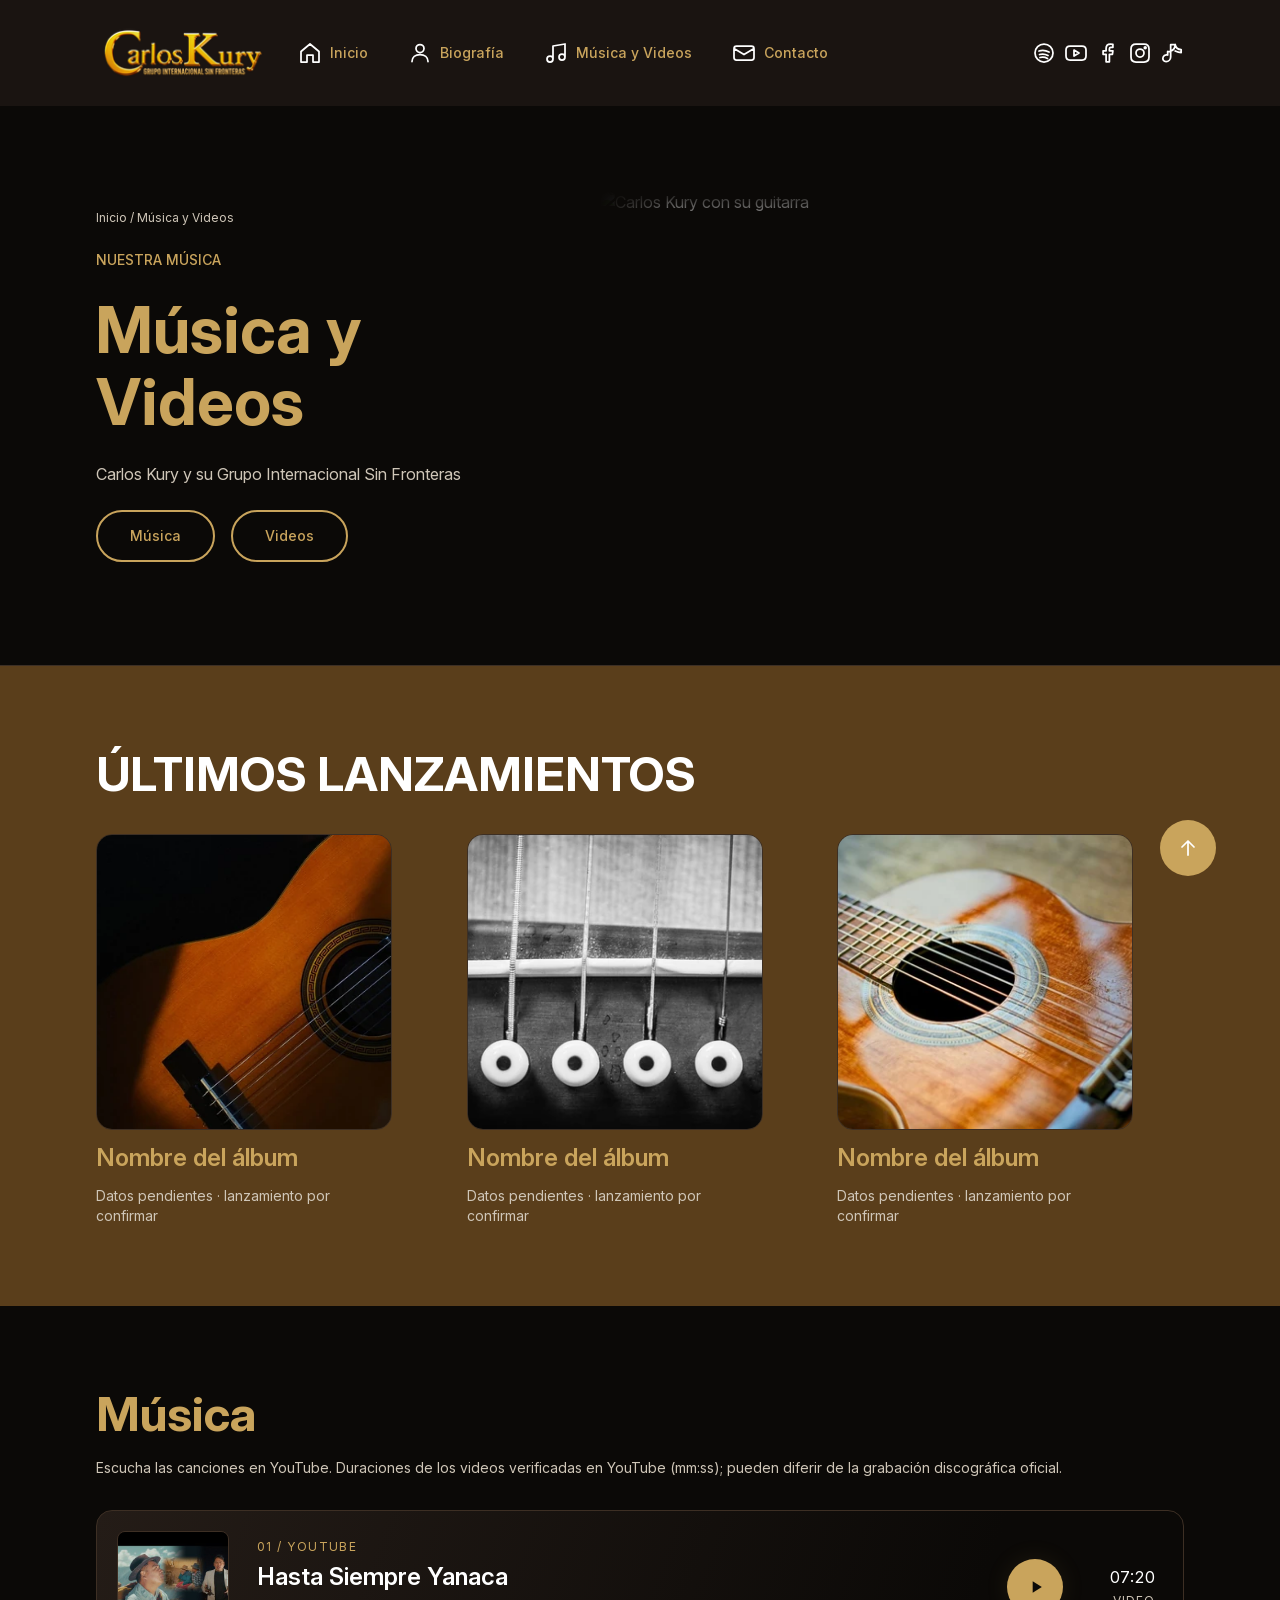
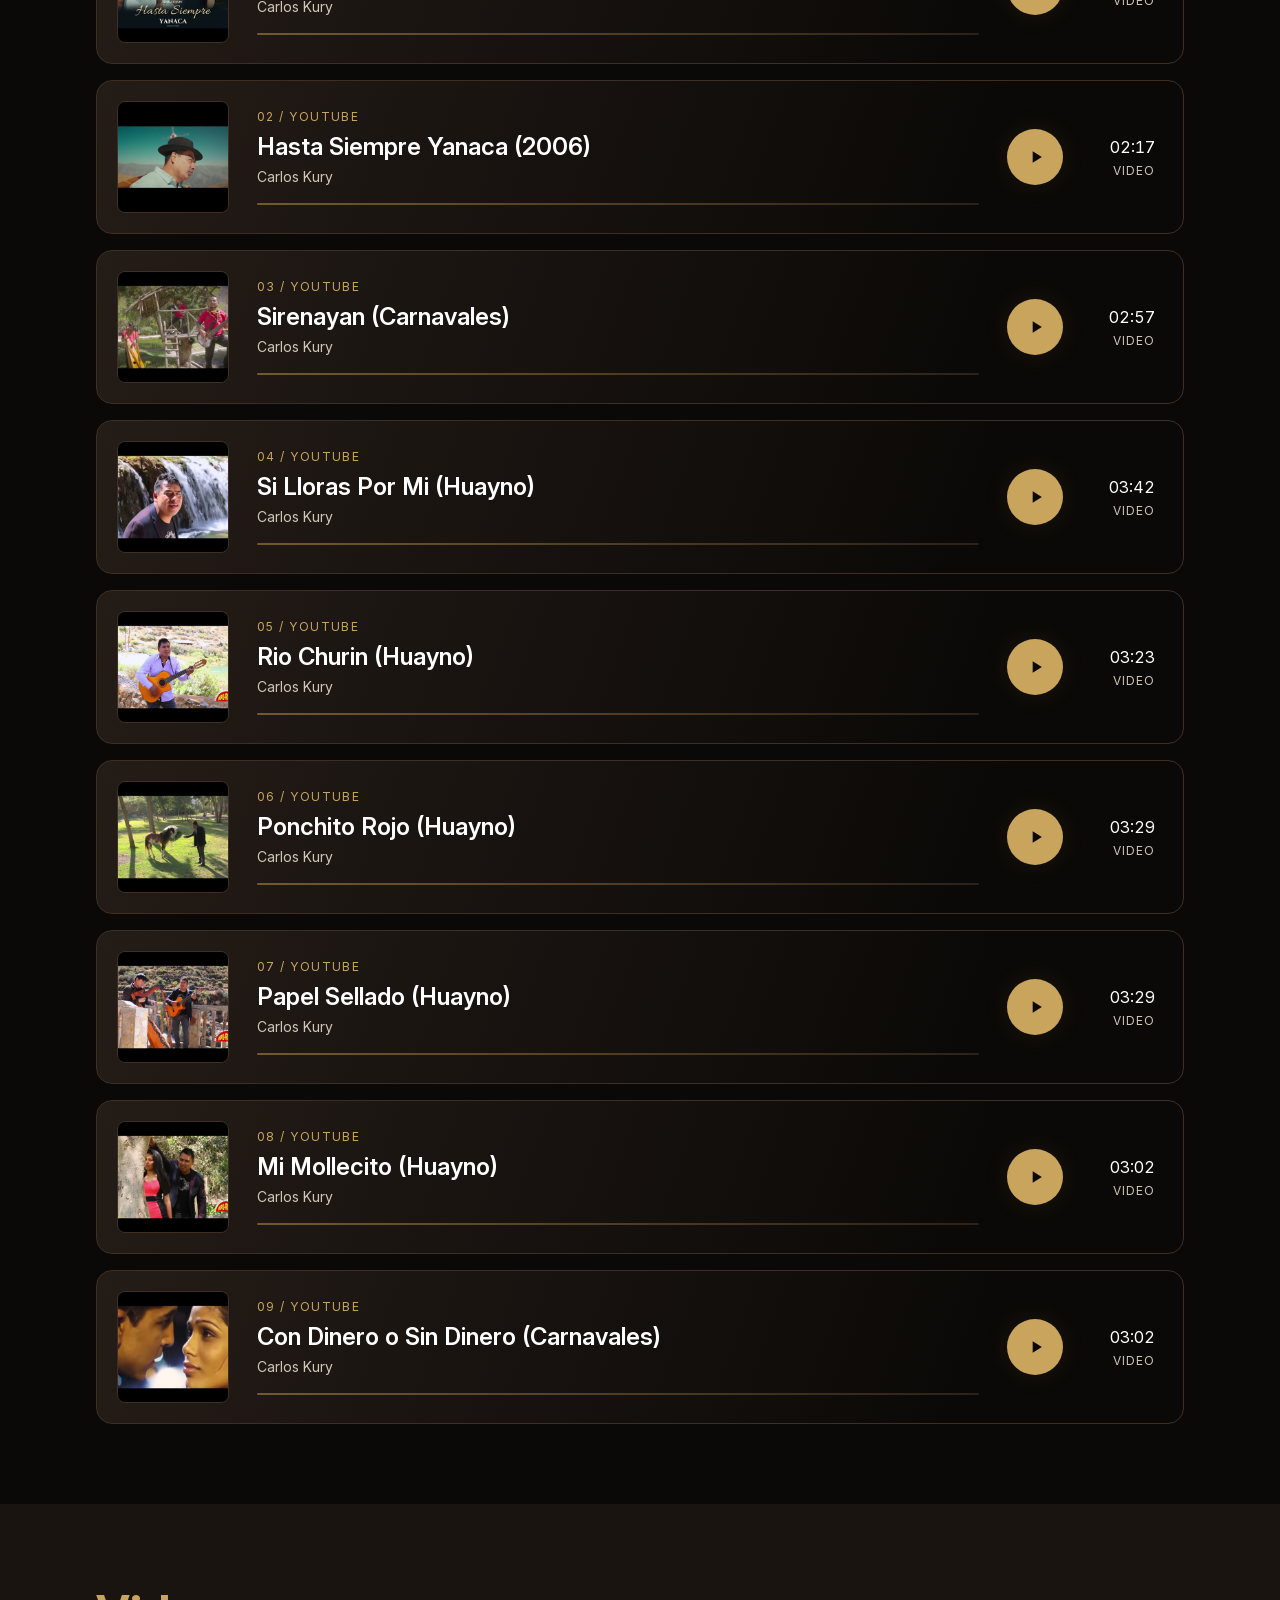
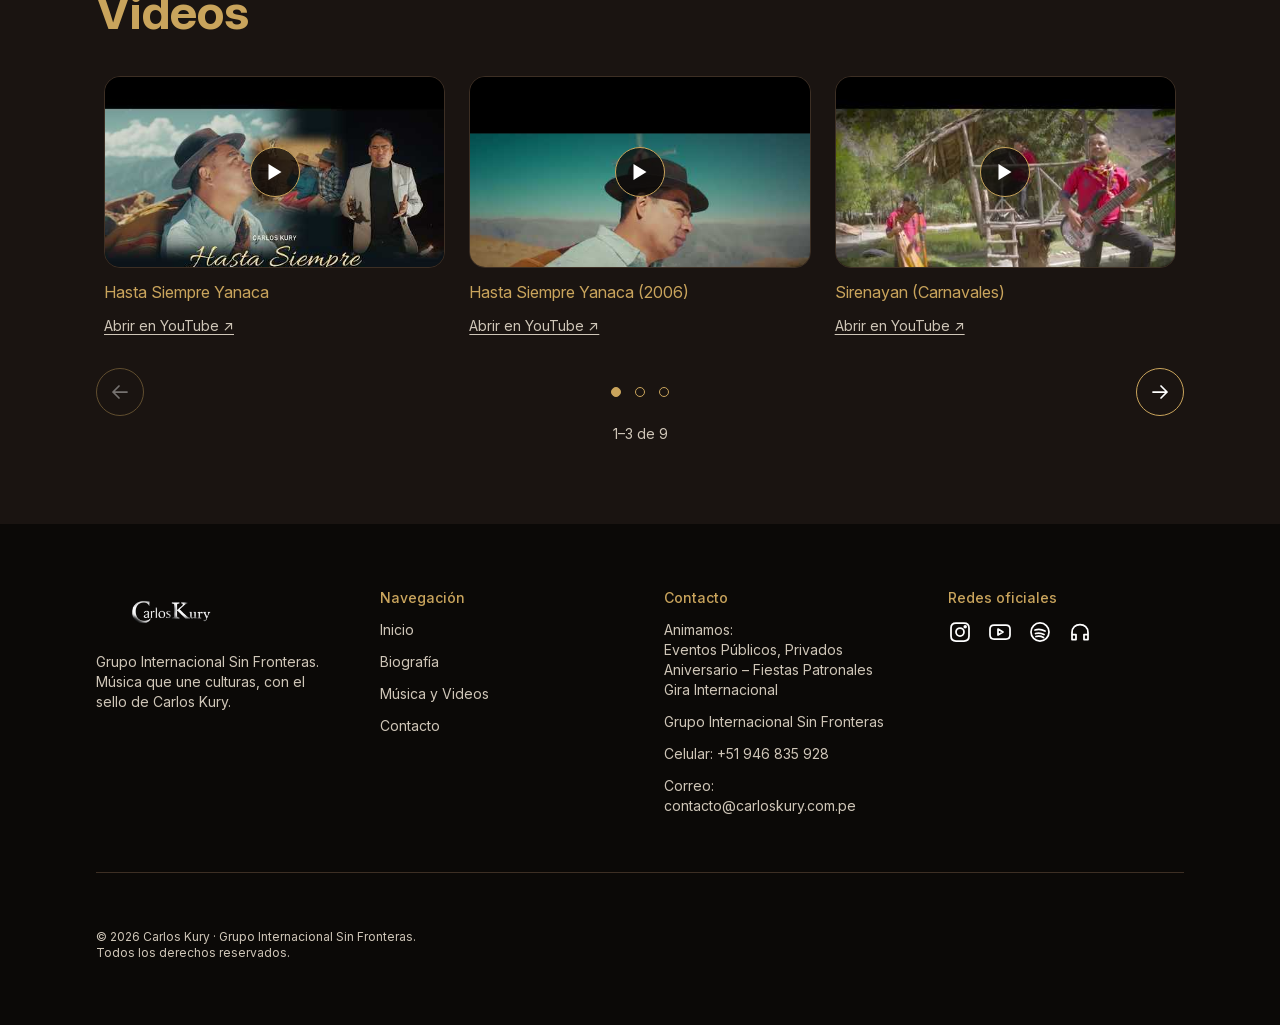
==== commit d00c42e8: "Add files via upload" ====
--- a/musica-y-videos.html
+++ b/musica-y-videos.html
@@ -1,86 +1,88 @@
-<!doctype html>
-<html lang="es">
-<head>
-  <meta charset="utf-8">
-  <meta name="viewport" content="width=device-width, initial-scale=1">
-  <meta name="description" content="Escucha la música de Carlos Kury y su Grupo Internacional Sin Fronteras. Explora nueve videos del canal oficial y sus canciones.">
-  <meta name="referrer" content="strict-origin-when-cross-origin">
-  <title>Música y Videos · Carlos Kury</title>
-  <link rel="stylesheet" href="css/tokens.css">
-  <link rel="stylesheet" href="css/styles.css">
-  <link rel="stylesheet" href="css/musica-videos.css">
-  <script src="js/main.js" defer></script>
-  <script src="js/videos.js" defer></script>
-</head>
-<body id="arriba" class="music-videos-page">
-  <a class="skip-link" href="#contenido">Saltar al contenido</a>
-  <header class="header">
-    <div class="header__inner">
-      <a class="brand" href="index.html" aria-label="Carlos Kury, Inicio"><img src="assets/images/optimized/a709b-340.webp" srcset="assets/images/optimized/a709b-170.webp 1x, assets/images/optimized/a709b-340.webp 2x, assets/images/optimized/a709b-510.webp 3x" width="170" height="58" alt="Carlos Kury · Grupo Internacional Sin Fronteras"></a>
-      <button class="menu-toggle" type="button" aria-expanded="false" aria-controls="navegacion" aria-label="Abrir menú" hidden>
-        <img class="menu-toggle__open" src="assets/icons/5ea86.svg" width="24" height="24" alt="">
-        <img class="menu-toggle__close" src="assets/icons/0c98d.svg" width="24" height="24" alt="">
-      </button>
-      <div class="header__navigation" id="navegacion">
-        <nav aria-label="Navegación principal">
-          <ul class="nav-list">
-            <li><a class="nav-link" href="index.html"><img src="assets/icons/63a29.svg" width="24" height="24" alt="">Inicio</a></li>
-            <li><a class="nav-link" href="nosotros.html"><img src="assets/icons/14fbd.svg" width="24" height="24" alt="">Biografía</a></li>
-            <li><a class="nav-link" href="musica-y-videos.html" aria-current="page"><img src="assets/icons/886fa.svg" width="24" height="24" alt="">Música y Videos</a></li>
-            <li><a class="nav-link" href="contacto.html"><img src="assets/icons/ec4e2.svg" width="24" height="24" alt="">Contacto</a></li>
-          </ul>
-        </nav>
-        <div class="socials" aria-label="Plataformas digitales; enlaces oficiales pendientes"><span class="socials__item" title="spotify: enlace oficial pendiente"><img src="assets/icons/c1be1.svg" width="24" height="24" alt="spotify (enlace oficial pendiente)"></span><span class="socials__item" title="youtube: enlace oficial pendiente"><img src="assets/icons/a0c02.svg" width="24" height="24" alt="youtube (enlace oficial pendiente)"></span><span class="socials__item" title="facebook: enlace oficial pendiente"><img src="assets/icons/9671b.svg" width="24" height="24" alt="facebook (enlace oficial pendiente)"></span><span class="socials__item" title="instagram: enlace oficial pendiente"><img src="assets/icons/aaa4f.svg" width="24" height="24" alt="instagram (enlace oficial pendiente)"></span><span class="socials__item" title="tiktok: enlace oficial pendiente"><img src="assets/icons/0e75f.svg" width="24" height="24" alt="tiktok (enlace oficial pendiente)"></span></div>
-      </div>
-    </div>
-  </header>
-  <main id="contenido" tabindex="-1">
-    <section class="music-hero" aria-labelledby="titulo">
-<picture><source media="(max-width: 767px)" srcset="assets/images/heroes/UolSYIt3j-Y-mobile-384.webp 384w, assets/images/heroes/UolSYIt3j-Y-mobile-576.webp 576w" sizes="100vw" width="576" height="720"><img class="hero__image" src="assets/images/heroes/UolSYIt3j-Y-1280.webp" srcset="assets/images/heroes/UolSYIt3j-Y-800.webp 800w, assets/images/heroes/UolSYIt3j-Y-1280.webp 1280w" sizes="100vw" width="1280" height="720" alt="" fetchpriority="high" style="object-position: 56% top;"></picture>
-      <a class="music-hero__credit" href="https://www.youtube.com/watch?v=UolSYIt3j-Y" target="_blank" rel="noopener noreferrer">Miniatura oficial · Papel Sellado (Huayno)</a>
-      <nav class="music-breadcrumb" aria-label="Ruta de navegación"><a href="index.html">Inicio</a> / <span aria-current="page">Música y Videos</span></nav>
-      <p class="label">NUESTRA MÚSICA</p><h1 id="titulo">Música y Videos</h1><p>Carlos Kury y su Grupo Internacional Sin Fronteras</p>
-    </section>
-    <nav class="music-subnav" aria-label="Secciones de música y videos"><a class="button button--secondary" href="#musica">Música</a><a class="button button--secondary" href="#videos">Videos</a></nav>
-    <section class="music-releases" aria-labelledby="lanzamientos"><h2 id="lanzamientos">ÚLTIMOS LANZAMIENTOS</h2><div class="release-track" tabindex="0" role="region" aria-label="Lanzamientos: datos pendientes de confirmación; desliza para ver las tarjetas"><article class="media-card release-card"><img src="assets/images/1f83e.png" srcset="assets/images/optimized/1f83e-480.webp 480w, assets/images/optimized/1f83e-800.webp 800w, assets/images/1f83e.png 1200w" sizes="296px" width="296" height="296" loading="lazy" alt="Instrumento musical de referencia; portada oficial pendiente"><h3>Nombre del álbum</h3><p>Datos pendientes · lanzamiento por confirmar</p></article>
-<article class="media-card release-card"><img src="assets/images/05997.png" srcset="assets/images/optimized/05997-480.webp 480w, assets/images/optimized/05997-800.webp 800w, assets/images/05997.png 1200w" sizes="296px" width="296" height="296" loading="lazy" alt="Instrumento musical de referencia; portada oficial pendiente"><h3>Nombre del álbum</h3><p>Datos pendientes · lanzamiento por confirmar</p></article>
-<article class="media-card release-card"><img src="assets/images/2f3df.png" srcset="assets/images/optimized/2f3df-480.webp 480w, assets/images/optimized/2f3df-800.webp 800w, assets/images/2f3df.png 1200w" sizes="296px" width="296" height="296" loading="lazy" alt="Instrumento musical de referencia; portada oficial pendiente"><h3>Nombre del álbum</h3><p>Datos pendientes · lanzamiento por confirmar</p></article></div></section>
-    <section class="music-catalog" aria-labelledby="musica"><h2 id="musica">Música</h2><p class="catalog-note">Escucha las canciones en YouTube. Duraciones de los videos verificadas en YouTube (mm:ss); pueden diferir de la grabación discográfica oficial.</p><ol class="song-list"><li class="song-card"><img class="song-card__cover" src="assets/images/music-thumbnails/cZzpsOK4njc-320.jpg" width="320" height="320" sizes="(max-width: 767px) 64px, 112px" loading="lazy" decoding="async" alt="Miniatura de Hasta Siempre Yanaca"><div class="song-card__info"><p class="song-card__eyebrow">01 / YOUTUBE</p><h3 id="song-title-cZzpsOK4njc">Hasta Siempre Yanaca</h3><p class="song-card__artist">Carlos Kury</p><div class="song-card__line" aria-hidden="true"></div></div><a class="song-row song-card__play" href="https://www.youtube.com/watch?v=cZzpsOK4njc" data-video-url="https://www.youtube.com/watch?v=cZzpsOK4njc" aria-label="Reproducir Hasta Siempre Yanaca en YouTube"><span class="song-row__name"><span class="song-card__sr">Hasta Siempre Yanaca</span></span><svg width="20" height="20" viewBox="0 0 24 24" fill="currentColor" aria-hidden="true"><path d="M8 5v14l11-7z"/></svg></a><span class="song-row__duration" aria-label="Duración del video: 07:20"><span>07:20</span><small>VIDEO</small></span></li>
-<li class="song-card"><img class="song-card__cover" src="assets/images/music-thumbnails/f17g6OlxvII-320.jpg" width="320" height="320" sizes="(max-width: 767px) 64px, 112px" loading="lazy" decoding="async" alt="Miniatura de Hasta Siempre Yanaca (2006)"><div class="song-card__info"><p class="song-card__eyebrow">02 / YOUTUBE</p><h3 id="song-title-f17g6OlxvII">Hasta Siempre Yanaca (2006)</h3><p class="song-card__artist">Carlos Kury</p><div class="song-card__line" aria-hidden="true"></div></div><a class="song-row song-card__play" href="https://www.youtube.com/watch?v=f17g6OlxvII" data-video-url="https://www.youtube.com/watch?v=f17g6OlxvII" aria-label="Reproducir Hasta Siempre Yanaca (2006) en YouTube"><span class="song-row__name"><span class="song-card__sr">Hasta Siempre Yanaca (2006)</span></span><svg width="20" height="20" viewBox="0 0 24 24" fill="currentColor" aria-hidden="true"><path d="M8 5v14l11-7z"/></svg></a><span class="song-row__duration" aria-label="Duración del video: 02:17"><span>02:17</span><small>VIDEO</small></span></li>
-<li class="song-card"><img class="song-card__cover" src="assets/images/music-thumbnails/8xu4BnNQAP8-320.jpg" width="320" height="320" sizes="(max-width: 767px) 64px, 112px" loading="lazy" decoding="async" alt="Miniatura de Sirenayan (Carnavales)"><div class="song-card__info"><p class="song-card__eyebrow">03 / YOUTUBE</p><h3 id="song-title-8xu4BnNQAP8">Sirenayan (Carnavales)</h3><p class="song-card__artist">Carlos Kury</p><div class="song-card__line" aria-hidden="true"></div></div><a class="song-row song-card__play" href="https://www.youtube.com/watch?v=8xu4BnNQAP8" data-video-url="https://www.youtube.com/watch?v=8xu4BnNQAP8" aria-label="Reproducir Sirenayan (Carnavales) en YouTube"><span class="song-row__name"><span class="song-card__sr">Sirenayan (Carnavales)</span></span><svg width="20" height="20" viewBox="0 0 24 24" fill="currentColor" aria-hidden="true"><path d="M8 5v14l11-7z"/></svg></a><span class="song-row__duration" aria-label="Duración del video: 02:57"><span>02:57</span><small>VIDEO</small></span></li>
-<li class="song-card"><img class="song-card__cover" src="assets/images/music-thumbnails/A7UjnlMDLvY-320.jpg" width="320" height="320" sizes="(max-width: 767px) 64px, 112px" loading="lazy" decoding="async" alt="Miniatura de Si Lloras Por Mi (Huayno)"><div class="song-card__info"><p class="song-card__eyebrow">04 / YOUTUBE</p><h3 id="song-title-A7UjnlMDLvY">Si Lloras Por Mi (Huayno)</h3><p class="song-card__artist">Carlos Kury</p><div class="song-card__line" aria-hidden="true"></div></div><a class="song-row song-card__play" href="https://www.youtube.com/watch?v=A7UjnlMDLvY" data-video-url="https://www.youtube.com/watch?v=A7UjnlMDLvY" aria-label="Reproducir Si Lloras Por Mi (Huayno) en YouTube"><span class="song-row__name"><span class="song-card__sr">Si Lloras Por Mi (Huayno)</span></span><svg width="20" height="20" viewBox="0 0 24 24" fill="currentColor" aria-hidden="true"><path d="M8 5v14l11-7z"/></svg></a><span class="song-row__duration" aria-label="Duración del video: 03:42"><span>03:42</span><small>VIDEO</small></span></li>
-<li class="song-card"><img class="song-card__cover" src="assets/images/music-thumbnails/LX_mz8MEkiY-320.jpg" width="320" height="320" sizes="(max-width: 767px) 64px, 112px" loading="lazy" decoding="async" alt="Miniatura de Rio Churin (Huayno)"><div class="song-card__info"><p class="song-card__eyebrow">05 / YOUTUBE</p><h3 id="song-title-LX_mz8MEkiY">Rio Churin (Huayno)</h3><p class="song-card__artist">Carlos Kury</p><div class="song-card__line" aria-hidden="true"></div></div><a class="song-row song-card__play" href="https://www.youtube.com/watch?v=LX_mz8MEkiY" data-video-url="https://www.youtube.com/watch?v=LX_mz8MEkiY" aria-label="Reproducir Rio Churin (Huayno) en YouTube"><span class="song-row__name"><span class="song-card__sr">Rio Churin (Huayno)</span></span><svg width="20" height="20" viewBox="0 0 24 24" fill="currentColor" aria-hidden="true"><path d="M8 5v14l11-7z"/></svg></a><span class="song-row__duration" aria-label="Duración del video: 03:23"><span>03:23</span><small>VIDEO</small></span></li>
-<li class="song-card"><img class="song-card__cover" src="assets/images/music-thumbnails/qTdK6Etz6Kw-320.jpg" width="320" height="320" sizes="(max-width: 767px) 64px, 112px" loading="lazy" decoding="async" alt="Miniatura de Ponchito Rojo (Huayno)"><div class="song-card__info"><p class="song-card__eyebrow">06 / YOUTUBE</p><h3 id="song-title-qTdK6Etz6Kw">Ponchito Rojo (Huayno)</h3><p class="song-card__artist">Carlos Kury</p><div class="song-card__line" aria-hidden="true"></div></div><a class="song-row song-card__play" href="https://www.youtube.com/watch?v=qTdK6Etz6Kw" data-video-url="https://www.youtube.com/watch?v=qTdK6Etz6Kw" aria-label="Reproducir Ponchito Rojo (Huayno) en YouTube"><span class="song-row__name"><span class="song-card__sr">Ponchito Rojo (Huayno)</span></span><svg width="20" height="20" viewBox="0 0 24 24" fill="currentColor" aria-hidden="true"><path d="M8 5v14l11-7z"/></svg></a><span class="song-row__duration" aria-label="Duración del video: 03:29"><span>03:29</span><small>VIDEO</small></span></li>
-<li class="song-card"><img class="song-card__cover" src="assets/images/music-thumbnails/UolSYIt3j-Y-320.jpg" width="320" height="320" sizes="(max-width: 767px) 64px, 112px" loading="lazy" decoding="async" alt="Miniatura de Papel Sellado (Huayno)"><div class="song-card__info"><p class="song-card__eyebrow">07 / YOUTUBE</p><h3 id="song-title-UolSYIt3j-Y">Papel Sellado (Huayno)</h3><p class="song-card__artist">Carlos Kury</p><div class="song-card__line" aria-hidden="true"></div></div><a class="song-row song-card__play" href="https://www.youtube.com/watch?v=UolSYIt3j-Y" data-video-url="https://www.youtube.com/watch?v=UolSYIt3j-Y" aria-label="Reproducir Papel Sellado (Huayno) en YouTube"><span class="song-row__name"><span class="song-card__sr">Papel Sellado (Huayno)</span></span><svg width="20" height="20" viewBox="0 0 24 24" fill="currentColor" aria-hidden="true"><path d="M8 5v14l11-7z"/></svg></a><span class="song-row__duration" aria-label="Duración del video: 03:29"><span>03:29</span><small>VIDEO</small></span></li>
-<li class="song-card"><img class="song-card__cover" src="assets/images/music-thumbnails/fMQDOI99XdI-320.jpg" width="320" height="320" sizes="(max-width: 767px) 64px, 112px" loading="lazy" decoding="async" alt="Miniatura de Mi Mollecito (Huayno)"><div class="song-card__info"><p class="song-card__eyebrow">08 / YOUTUBE</p><h3 id="song-title-fMQDOI99XdI">Mi Mollecito (Huayno)</h3><p class="song-card__artist">Carlos Kury</p><div class="song-card__line" aria-hidden="true"></div></div><a class="song-row song-card__play" href="https://www.youtube.com/watch?v=fMQDOI99XdI" data-video-url="https://www.youtube.com/watch?v=fMQDOI99XdI" aria-label="Reproducir Mi Mollecito (Huayno) en YouTube"><span class="song-row__name"><span class="song-card__sr">Mi Mollecito (Huayno)</span></span><svg width="20" height="20" viewBox="0 0 24 24" fill="currentColor" aria-hidden="true"><path d="M8 5v14l11-7z"/></svg></a><span class="song-row__duration" aria-label="Duración del video: 03:02"><span>03:02</span><small>VIDEO</small></span></li>
-<li class="song-card"><img class="song-card__cover" src="assets/images/music-thumbnails/hghl3TVuaY8-320.jpg" width="320" height="320" sizes="(max-width: 767px) 64px, 112px" loading="lazy" decoding="async" alt="Miniatura de Con Dinero o Sin Dinero (Carnavales)"><div class="song-card__info"><p class="song-card__eyebrow">09 / YOUTUBE</p><h3 id="song-title-hghl3TVuaY8">Con Dinero o Sin Dinero (Carnavales)</h3><p class="song-card__artist">Carlos Kury</p><div class="song-card__line" aria-hidden="true"></div></div><a class="song-row song-card__play" href="https://www.youtube.com/watch?v=hghl3TVuaY8" data-video-url="https://www.youtube.com/watch?v=hghl3TVuaY8" aria-label="Reproducir Con Dinero o Sin Dinero (Carnavales) en YouTube"><span class="song-row__name"><span class="song-card__sr">Con Dinero o Sin Dinero (Carnavales)</span></span><svg width="20" height="20" viewBox="0 0 24 24" fill="currentColor" aria-hidden="true"><path d="M8 5v14l11-7z"/></svg></a><span class="song-row__duration" aria-label="Duración del video: 03:02"><span>03:02</span><small>VIDEO</small></span></li></ol></section>
-    <section class="music-videos" aria-labelledby="videos"><h2 id="videos">Videos</h2><div class="video-carousel" role="region" aria-roledescription="carrusel" aria-labelledby="videos"><div class="media-track media-track--videos" id="lista-videos" tabindex="0" aria-label="Nueve videos: usa las flechas del teclado o desliza"><article class="media-card"><a class="video-preview" href="https://www.youtube.com/watch?v=cZzpsOK4njc" data-video-url="https://www.youtube.com/watch?v=cZzpsOK4njc" target="_blank" rel="noopener noreferrer" aria-label="Reproducir Hasta Siempre Yanaca"><img src="assets/images/cZzpsOK4njc.jpg" width="480" height="360" loading="lazy" decoding="async" alt="Miniatura de Hasta Siempre Yanaca de Carlos Kury"><img class="video-preview__play" src="assets/icons/bdbb2.svg" width="24" height="24" alt=""></a><h3>Hasta Siempre Yanaca</h3><a class="youtube-link" href="https://www.youtube.com/watch?v=cZzpsOK4njc" target="_blank" rel="noopener noreferrer" aria-label="Abrir Hasta Siempre Yanaca en YouTube (nueva pestaña)">Abrir en YouTube ↗</a></article>
-<article class="media-card"><a class="video-preview" href="https://www.youtube.com/watch?v=f17g6OlxvII" data-video-url="https://www.youtube.com/watch?v=f17g6OlxvII" target="_blank" rel="noopener noreferrer" aria-label="Reproducir Hasta Siempre Yanaca (2006)"><img src="assets/images/f17g6OlxvII.jpg" width="480" height="360" loading="lazy" decoding="async" alt="Miniatura de Hasta Siempre Yanaca (2006) de Carlos Kury"><img class="video-preview__play" src="assets/icons/bdbb2.svg" width="24" height="24" alt=""></a><h3>Hasta Siempre Yanaca (2006)</h3><a class="youtube-link" href="https://www.youtube.com/watch?v=f17g6OlxvII" target="_blank" rel="noopener noreferrer" aria-label="Abrir Hasta Siempre Yanaca (2006) en YouTube (nueva pestaña)">Abrir en YouTube ↗</a></article>
-<article class="media-card"><a class="video-preview" href="https://www.youtube.com/watch?v=8xu4BnNQAP8" data-video-url="https://www.youtube.com/watch?v=8xu4BnNQAP8" target="_blank" rel="noopener noreferrer" aria-label="Reproducir Sirenayan (Carnavales)"><img src="assets/images/8xu4BnNQAP8.jpg" width="480" height="360" loading="lazy" decoding="async" alt="Miniatura de Sirenayan (Carnavales) de Carlos Kury"><img class="video-preview__play" src="assets/icons/bdbb2.svg" width="24" height="24" alt=""></a><h3>Sirenayan (Carnavales)</h3><a class="youtube-link" href="https://www.youtube.com/watch?v=8xu4BnNQAP8" target="_blank" rel="noopener noreferrer" aria-label="Abrir Sirenayan (Carnavales) en YouTube (nueva pestaña)">Abrir en YouTube ↗</a></article>
-<article class="media-card"><a class="video-preview" href="https://www.youtube.com/watch?v=A7UjnlMDLvY" data-video-url="https://www.youtube.com/watch?v=A7UjnlMDLvY" target="_blank" rel="noopener noreferrer" aria-label="Reproducir Si Lloras Por Mi (Huayno)"><img src="assets/images/A7UjnlMDLvY.jpg" width="480" height="360" loading="lazy" decoding="async" alt="Miniatura de Si Lloras Por Mi (Huayno) de Carlos Kury"><img class="video-preview__play" src="assets/icons/bdbb2.svg" width="24" height="24" alt=""></a><h3>Si Lloras Por Mi (Huayno)</h3><a class="youtube-link" href="https://www.youtube.com/watch?v=A7UjnlMDLvY" target="_blank" rel="noopener noreferrer" aria-label="Abrir Si Lloras Por Mi (Huayno) en YouTube (nueva pestaña)">Abrir en YouTube ↗</a></article>
-<article class="media-card"><a class="video-preview" href="https://www.youtube.com/watch?v=LX_mz8MEkiY" data-video-url="https://www.youtube.com/watch?v=LX_mz8MEkiY" target="_blank" rel="noopener noreferrer" aria-label="Reproducir Rio Churin (Huayno)"><img src="assets/images/LX_mz8MEkiY.jpg" width="480" height="360" loading="lazy" decoding="async" alt="Miniatura de Rio Churin (Huayno) de Carlos Kury"><img class="video-preview__play" src="assets/icons/bdbb2.svg" width="24" height="24" alt=""></a><h3>Rio Churin (Huayno)</h3><a class="youtube-link" href="https://www.youtube.com/watch?v=LX_mz8MEkiY" target="_blank" rel="noopener noreferrer" aria-label="Abrir Rio Churin (Huayno) en YouTube (nueva pestaña)">Abrir en YouTube ↗</a></article>
-<article class="media-card"><a class="video-preview" href="https://www.youtube.com/watch?v=qTdK6Etz6Kw" data-video-url="https://www.youtube.com/watch?v=qTdK6Etz6Kw" target="_blank" rel="noopener noreferrer" aria-label="Reproducir Ponchito Rojo (Huayno)"><img src="assets/images/qTdK6Etz6Kw.jpg" width="480" height="360" loading="lazy" decoding="async" alt="Miniatura de Ponchito Rojo (Huayno) de Carlos Kury"><img class="video-preview__play" src="assets/icons/bdbb2.svg" width="24" height="24" alt=""></a><h3>Ponchito Rojo (Huayno)</h3><a class="youtube-link" href="https://www.youtube.com/watch?v=qTdK6Etz6Kw" target="_blank" rel="noopener noreferrer" aria-label="Abrir Ponchito Rojo (Huayno) en YouTube (nueva pestaña)">Abrir en YouTube ↗</a></article>
-<article class="media-card"><a class="video-preview" href="https://www.youtube.com/watch?v=UolSYIt3j-Y" data-video-url="https://www.youtube.com/watch?v=UolSYIt3j-Y" target="_blank" rel="noopener noreferrer" aria-label="Reproducir Papel Sellado (Huayno)"><img src="assets/images/UolSYIt3j-Y.jpg" width="480" height="360" loading="lazy" decoding="async" alt="Miniatura de Papel Sellado (Huayno) de Carlos Kury"><img class="video-preview__play" src="assets/icons/bdbb2.svg" width="24" height="24" alt=""></a><h3>Papel Sellado (Huayno)</h3><a class="youtube-link" href="https://www.youtube.com/watch?v=UolSYIt3j-Y" target="_blank" rel="noopener noreferrer" aria-label="Abrir Papel Sellado (Huayno) en YouTube (nueva pestaña)">Abrir en YouTube ↗</a></article>
-<article class="media-card"><a class="video-preview" href="https://www.youtube.com/watch?v=fMQDOI99XdI" data-video-url="https://www.youtube.com/watch?v=fMQDOI99XdI" target="_blank" rel="noopener noreferrer" aria-label="Reproducir Mi Mollecito (Huayno)"><img src="assets/images/fMQDOI99XdI.jpg" width="480" height="360" loading="lazy" decoding="async" alt="Miniatura de Mi Mollecito (Huayno) de Carlos Kury"><img class="video-preview__play" src="assets/icons/bdbb2.svg" width="24" height="24" alt=""></a><h3>Mi Mollecito (Huayno)</h3><a class="youtube-link" href="https://www.youtube.com/watch?v=fMQDOI99XdI" target="_blank" rel="noopener noreferrer" aria-label="Abrir Mi Mollecito (Huayno) en YouTube (nueva pestaña)">Abrir en YouTube ↗</a></article>
-<article class="media-card"><a class="video-preview" href="https://www.youtube.com/watch?v=hghl3TVuaY8" data-video-url="https://www.youtube.com/watch?v=hghl3TVuaY8" target="_blank" rel="noopener noreferrer" aria-label="Reproducir Con Dinero o Sin Dinero (Carnavales)"><img src="assets/images/hghl3TVuaY8.jpg" width="480" height="360" loading="lazy" decoding="async" alt="Miniatura de Con Dinero o Sin Dinero (Carnavales) de Carlos Kury"><img class="video-preview__play" src="assets/icons/bdbb2.svg" width="24" height="24" alt=""></a><h3>Con Dinero o Sin Dinero (Carnavales)</h3><a class="youtube-link" href="https://www.youtube.com/watch?v=hghl3TVuaY8" target="_blank" rel="noopener noreferrer" aria-label="Abrir Con Dinero o Sin Dinero (Carnavales) en YouTube (nueva pestaña)">Abrir en YouTube ↗</a></article></div><div class="music-controls" data-video-controls hidden><button class="music-arrow music-arrow--previous" type="button" data-video-step="-1" aria-controls="lista-videos" aria-label="Videos anteriores"><img src="assets/icons/1b2a3.svg" width="24" height="24" alt=""></button><div class="music-pagination" data-video-pagination role="group" aria-label="Páginas de videos"></div><button class="music-arrow" type="button" data-video-step="1" aria-controls="lista-videos" aria-label="Videos siguientes"><img src="assets/icons/1b2a3.svg" width="24" height="24" alt=""></button></div><p class="music-position" data-video-position role="status" aria-live="polite" aria-atomic="true"></p></div></section>
-  </main>
-  <footer class="footer">
-    <div class="footer__columns">
-      <div class="footer__column"><a href="index.html" aria-label="Carlos Kury, Inicio"><img class="footer__logo" src="assets/images/optimized/fc20c-300.webp" srcset="assets/images/optimized/fc20c-150.webp 1x, assets/images/optimized/fc20c-300.webp 2x, assets/images/optimized/fc20c-450.webp 3x" width="150" height="52" alt="Carlos Kury" loading="lazy"></a><p>Grupo Internacional Sin Fronteras. Música que une culturas, con el sello de Carlos Kury.</p></div>
-      <nav class="footer__column" aria-label="Navegación del pie"><h2>Navegación</h2><a href="index.html">Inicio</a><a href="nosotros.html">Biografía</a><a href="musica-y-videos.html" aria-current="page">Música y Videos</a><a href="contacto.html">Contacto</a></nav>
-      <div class="footer__column"><h2>Contacto</h2><p>Animamos:<br>Eventos Públicos, Privados<br>Aniversario – Fiestas Patronales<br>Gira Internacional</p><p>Grupo Internacional Sin Fronteras</p><a href="tel:+51946835928">Celular: +51 946 835 928</a><a href="mailto:contacto@carloskury.com.pe">Correo: contacto@carloskury.com.pe</a></div>
-      <div class="footer__column"><h2>Redes oficiales</h2><div class="socials" aria-label="Plataformas digitales; enlaces oficiales pendientes"><span class="socials__item" title="instagram: enlace oficial pendiente"><img src="assets/icons/aaa4f.svg" width="24" height="24" alt="instagram (enlace oficial pendiente)"></span><span class="socials__item" title="youtube: enlace oficial pendiente"><img src="assets/icons/a0c02.svg" width="24" height="24" alt="youtube (enlace oficial pendiente)"></span><span class="socials__item" title="spotify: enlace oficial pendiente"><img src="assets/icons/c1be1.svg" width="24" height="24" alt="spotify (enlace oficial pendiente)"></span><span class="socials__item" title="headphones: enlace oficial pendiente"><img src="assets/icons/e2b44.svg" width="24" height="24" alt="headphones (enlace oficial pendiente)"></span></div></div>
-    </div>
-    <hr>
-    <p class="footer__copyright">© 2026 Carlos Kury · Grupo Internacional Sin Fronteras. Todos los derechos reservados.</p>
-  </footer>
-  <a class="back-top" href="#arriba" aria-label="Volver arriba"><img src="assets/icons/1b2a3.svg" width="24" height="24" alt=""></a>
-  <dialog class="video-modal" aria-labelledby="video-modal-title">
-    <div class="video-modal__panel">
-      <header class="video-modal__header"><h2 id="video-modal-title">Video</h2><button class="lightbox__button" type="button" data-video-close aria-label="Cerrar video" autofocus><img src="assets/icons/0c98d.svg" width="24" height="24" alt=""></button></header>
-      <div class="video-modal__player"></div><p class="player-help">Si YouTube no permite reproducir este video aquí, cierra el reproductor y utiliza «Abrir en YouTube» en su tarjeta.</p>
-      <p class="video-modal__pending" hidden>Contenido pendiente: todavía no hay un enlace de YouTube válido y aprobado para este video.</p>
-    </div>
-  </dialog>
-</body>
-</html>
+<!doctype html>
+<html lang="es">
+<head>
+  <meta charset="utf-8">
+  <meta name="viewport" content="width=device-width, initial-scale=1">
+  <meta name="description" content="Escucha la música de Carlos Kury y su Grupo Internacional Sin Fronteras. Explora nueve videos del canal oficial y sus canciones.">
+  <meta name="referrer" content="strict-origin-when-cross-origin">
+  <title>Música y Videos · Carlos Kury</title>
+  <link rel="stylesheet" href="css/tokens.css">
+  <link rel="stylesheet" href="css/styles.css">
+  <link rel="stylesheet" href="css/musica-videos.css">
+  <script src="js/main.js" defer></script>
+  <script src="js/videos.js" defer></script>
+  <link rel="stylesheet" href="css/heroes-editoriales.css">
+</head>
+<body id="arriba" class="music-videos-page">
+  <a class="skip-link" href="#contenido">Saltar al contenido</a>
+  <header class="header">
+    <div class="header__inner">
+      <a class="brand" href="index.html" aria-label="Carlos Kury, Inicio"><img src="assets/images/optimized/a709b-340.webp" srcset="assets/images/optimized/a709b-170.webp 1x, assets/images/optimized/a709b-340.webp 2x, assets/images/optimized/a709b-510.webp 3x" width="170" height="58" alt="Carlos Kury · Grupo Internacional Sin Fronteras"></a>
+      <button class="menu-toggle" type="button" aria-expanded="false" aria-controls="navegacion" aria-label="Abrir menú" hidden>
+        <img class="menu-toggle__open" src="assets/icons/5ea86.svg" width="24" height="24" alt="">
+        <img class="menu-toggle__close" src="assets/icons/0c98d.svg" width="24" height="24" alt="">
+      </button>
+      <div class="header__navigation" id="navegacion">
+        <nav aria-label="Navegación principal">
+          <ul class="nav-list">
+            <li><a class="nav-link" href="index.html"><img src="assets/icons/63a29.svg" width="24" height="24" alt="">Inicio</a></li>
+            <li><a class="nav-link" href="nosotros.html"><img src="assets/icons/14fbd.svg" width="24" height="24" alt="">Biografía</a></li>
+            <li><a class="nav-link" href="musica-y-videos.html" aria-current="page"><img src="assets/icons/886fa.svg" width="24" height="24" alt="">Música y Videos</a></li>
+            <li><a class="nav-link" href="contacto.html"><img src="assets/icons/ec4e2.svg" width="24" height="24" alt="">Contacto</a></li>
+          </ul>
+        </nav>
+        <div class="socials" aria-label="Plataformas digitales; enlaces oficiales pendientes"><span class="socials__item" title="spotify: enlace oficial pendiente"><img src="assets/icons/c1be1.svg" width="24" height="24" alt="spotify (enlace oficial pendiente)"></span><span class="socials__item" title="youtube: enlace oficial pendiente"><img src="assets/icons/a0c02.svg" width="24" height="24" alt="youtube (enlace oficial pendiente)"></span><span class="socials__item" title="facebook: enlace oficial pendiente"><img src="assets/icons/9671b.svg" width="24" height="24" alt="facebook (enlace oficial pendiente)"></span><span class="socials__item" title="instagram: enlace oficial pendiente"><img src="assets/icons/aaa4f.svg" width="24" height="24" alt="instagram (enlace oficial pendiente)"></span><span class="socials__item" title="tiktok: enlace oficial pendiente"><img src="assets/icons/0e75f.svg" width="24" height="24" alt="tiktok (enlace oficial pendiente)"></span></div>
+      </div>
+    </div>
+  </header>
+  <main id="contenido" tabindex="-1">
+    <section class="music-hero official-hero official-hero--music editorial-hero" aria-labelledby="titulo">
+      <div class="editorial-hero__content">
+        <nav class="music-breadcrumb" aria-label="Ruta de navegación"><a href="index.html">Inicio</a> / <span aria-current="page">Música y Videos</span></nav>
+      <p class="label">NUESTRA MÚSICA</p><h1 id="titulo">Música y Videos</h1><p class="editorial-hero__intro">Carlos Kury y su Grupo Internacional Sin Fronteras</p>
+<nav class="music-subnav" aria-label="Secciones de música y videos"><a class="button button--secondary" href="#musica">Música</a><a class="button button--secondary" href="#videos">Videos</a></nav>
+      </div>
+      <figure class="editorial-hero__visual"><img class="hero__image" src="assets/images/official/kury-019-800.webp" srcset="assets/images/official/kury-019-480.webp 480w, assets/images/official/kury-019-800.webp 800w, assets/images/official/kury-019-1200.webp 1200w, assets/images/official/kury-019-1800.webp 1800w" sizes="(max-width: 767px) calc(100vw - 48px), 52vw" width="6720" height="4480" alt="Carlos Kury con su guitarra" fetchpriority="high" decoding="async"></figure>
+    </section>
+    <section class="music-releases" aria-labelledby="lanzamientos"><h2 id="lanzamientos">ÚLTIMOS LANZAMIENTOS</h2><div class="release-track" tabindex="0" role="region" aria-label="Lanzamientos: datos pendientes de confirmación; desliza para ver las tarjetas"><article class="media-card release-card"><img src="assets/images/1f83e.png" srcset="assets/images/optimized/1f83e-480.webp 480w, assets/images/optimized/1f83e-800.webp 800w, assets/images/1f83e.png 1200w" sizes="296px" width="296" height="296" loading="lazy" alt="Instrumento musical de referencia; portada oficial pendiente"><h3>Nombre del álbum</h3><p>Datos pendientes · lanzamiento por confirmar</p></article>
+<article class="media-card release-card"><img src="assets/images/05997.png" srcset="assets/images/optimized/05997-480.webp 480w, assets/images/optimized/05997-800.webp 800w, assets/images/05997.png 1200w" sizes="296px" width="296" height="296" loading="lazy" alt="Instrumento musical de referencia; portada oficial pendiente"><h3>Nombre del álbum</h3><p>Datos pendientes · lanzamiento por confirmar</p></article>
+<article class="media-card release-card"><img src="assets/images/2f3df.png" srcset="assets/images/optimized/2f3df-480.webp 480w, assets/images/optimized/2f3df-800.webp 800w, assets/images/2f3df.png 1200w" sizes="296px" width="296" height="296" loading="lazy" alt="Instrumento musical de referencia; portada oficial pendiente"><h3>Nombre del álbum</h3><p>Datos pendientes · lanzamiento por confirmar</p></article></div></section>
+    <section class="music-catalog" aria-labelledby="musica"><h2 id="musica">Música</h2><p class="catalog-note">Escucha las canciones en YouTube. Duraciones de los videos verificadas en YouTube (mm:ss); pueden diferir de la grabación discográfica oficial.</p><ol class="song-list"><li class="song-card"><img class="song-card__cover" src="assets/images/music-thumbnails/cZzpsOK4njc-320.jpg" width="320" height="320" sizes="(max-width: 767px) 64px, 112px" loading="lazy" decoding="async" alt="Miniatura de Hasta Siempre Yanaca"><div class="song-card__info"><p class="song-card__eyebrow">01 / YOUTUBE</p><h3 id="song-title-cZzpsOK4njc">Hasta Siempre Yanaca</h3><p class="song-card__artist">Carlos Kury</p><div class="song-card__line" aria-hidden="true"></div></div><a class="song-row song-card__play" href="https://www.youtube.com/watch?v=cZzpsOK4njc" data-video-url="https://www.youtube.com/watch?v=cZzpsOK4njc" aria-label="Reproducir Hasta Siempre Yanaca en YouTube"><span class="song-row__name"><span class="song-card__sr">Hasta Siempre Yanaca</span></span><svg width="20" height="20" viewBox="0 0 24 24" fill="currentColor" aria-hidden="true"><path d="M8 5v14l11-7z"/></svg></a><span class="song-row__duration" aria-label="Duración del video: 07:20"><span>07:20</span><small>VIDEO</small></span></li>
+<li class="song-card"><img class="song-card__cover" src="assets/images/music-thumbnails/f17g6OlxvII-320.jpg" width="320" height="320" sizes="(max-width: 767px) 64px, 112px" loading="lazy" decoding="async" alt="Miniatura de Hasta Siempre Yanaca (2006)"><div class="song-card__info"><p class="song-card__eyebrow">02 / YOUTUBE</p><h3 id="song-title-f17g6OlxvII">Hasta Siempre Yanaca (2006)</h3><p class="song-card__artist">Carlos Kury</p><div class="song-card__line" aria-hidden="true"></div></div><a class="song-row song-card__play" href="https://www.youtube.com/watch?v=f17g6OlxvII" data-video-url="https://www.youtube.com/watch?v=f17g6OlxvII" aria-label="Reproducir Hasta Siempre Yanaca (2006) en YouTube"><span class="song-row__name"><span class="song-card__sr">Hasta Siempre Yanaca (2006)</span></span><svg width="20" height="20" viewBox="0 0 24 24" fill="currentColor" aria-hidden="true"><path d="M8 5v14l11-7z"/></svg></a><span class="song-row__duration" aria-label="Duración del video: 02:17"><span>02:17</span><small>VIDEO</small></span></li>
+<li class="song-card"><img class="song-card__cover" src="assets/images/music-thumbnails/8xu4BnNQAP8-320.jpg" width="320" height="320" sizes="(max-width: 767px) 64px, 112px" loading="lazy" decoding="async" alt="Miniatura de Sirenayan (Carnavales)"><div class="song-card__info"><p class="song-card__eyebrow">03 / YOUTUBE</p><h3 id="song-title-8xu4BnNQAP8">Sirenayan (Carnavales)</h3><p class="song-card__artist">Carlos Kury</p><div class="song-card__line" aria-hidden="true"></div></div><a class="song-row song-card__play" href="https://www.youtube.com/watch?v=8xu4BnNQAP8" data-video-url="https://www.youtube.com/watch?v=8xu4BnNQAP8" aria-label="Reproducir Sirenayan (Carnavales) en YouTube"><span class="song-row__name"><span class="song-card__sr">Sirenayan (Carnavales)</span></span><svg width="20" height="20" viewBox="0 0 24 24" fill="currentColor" aria-hidden="true"><path d="M8 5v14l11-7z"/></svg></a><span class="song-row__duration" aria-label="Duración del video: 02:57"><span>02:57</span><small>VIDEO</small></span></li>
+<li class="song-card"><img class="song-card__cover" src="assets/images/music-thumbnails/A7UjnlMDLvY-320.jpg" width="320" height="320" sizes="(max-width: 767px) 64px, 112px" loading="lazy" decoding="async" alt="Miniatura de Si Lloras Por Mi (Huayno)"><div class="song-card__info"><p class="song-card__eyebrow">04 / YOUTUBE</p><h3 id="song-title-A7UjnlMDLvY">Si Lloras Por Mi (Huayno)</h3><p class="song-card__artist">Carlos Kury</p><div class="song-card__line" aria-hidden="true"></div></div><a class="song-row song-card__play" href="https://www.youtube.com/watch?v=A7UjnlMDLvY" data-video-url="https://www.youtube.com/watch?v=A7UjnlMDLvY" aria-label="Reproducir Si Lloras Por Mi (Huayno) en YouTube"><span class="song-row__name"><span class="song-card__sr">Si Lloras Por Mi (Huayno)</span></span><svg width="20" height="20" viewBox="0 0 24 24" fill="currentColor" aria-hidden="true"><path d="M8 5v14l11-7z"/></svg></a><span class="song-row__duration" aria-label="Duración del video: 03:42"><span>03:42</span><small>VIDEO</small></span></li>
+<li class="song-card"><img class="song-card__cover" src="assets/images/music-thumbnails/LX_mz8MEkiY-320.jpg" width="320" height="320" sizes="(max-width: 767px) 64px, 112px" loading="lazy" decoding="async" alt="Miniatura de Rio Churin (Huayno)"><div class="song-card__info"><p class="song-card__eyebrow">05 / YOUTUBE</p><h3 id="song-title-LX_mz8MEkiY">Rio Churin (Huayno)</h3><p class="song-card__artist">Carlos Kury</p><div class="song-card__line" aria-hidden="true"></div></div><a class="song-row song-card__play" href="https://www.youtube.com/watch?v=LX_mz8MEkiY" data-video-url="https://www.youtube.com/watch?v=LX_mz8MEkiY" aria-label="Reproducir Rio Churin (Huayno) en YouTube"><span class="song-row__name"><span class="song-card__sr">Rio Churin (Huayno)</span></span><svg width="20" height="20" viewBox="0 0 24 24" fill="currentColor" aria-hidden="true"><path d="M8 5v14l11-7z"/></svg></a><span class="song-row__duration" aria-label="Duración del video: 03:23"><span>03:23</span><small>VIDEO</small></span></li>
+<li class="song-card"><img class="song-card__cover" src="assets/images/music-thumbnails/qTdK6Etz6Kw-320.jpg" width="320" height="320" sizes="(max-width: 767px) 64px, 112px" loading="lazy" decoding="async" alt="Miniatura de Ponchito Rojo (Huayno)"><div class="song-card__info"><p class="song-card__eyebrow">06 / YOUTUBE</p><h3 id="song-title-qTdK6Etz6Kw">Ponchito Rojo (Huayno)</h3><p class="song-card__artist">Carlos Kury</p><div class="song-card__line" aria-hidden="true"></div></div><a class="song-row song-card__play" href="https://www.youtube.com/watch?v=qTdK6Etz6Kw" data-video-url="https://www.youtube.com/watch?v=qTdK6Etz6Kw" aria-label="Reproducir Ponchito Rojo (Huayno) en YouTube"><span class="song-row__name"><span class="song-card__sr">Ponchito Rojo (Huayno)</span></span><svg width="20" height="20" viewBox="0 0 24 24" fill="currentColor" aria-hidden="true"><path d="M8 5v14l11-7z"/></svg></a><span class="song-row__duration" aria-label="Duración del video: 03:29"><span>03:29</span><small>VIDEO</small></span></li>
+<li class="song-card"><img class="song-card__cover" src="assets/images/music-thumbnails/UolSYIt3j-Y-320.jpg" width="320" height="320" sizes="(max-width: 767px) 64px, 112px" loading="lazy" decoding="async" alt="Miniatura de Papel Sellado (Huayno)"><div class="song-card__info"><p class="song-card__eyebrow">07 / YOUTUBE</p><h3 id="song-title-UolSYIt3j-Y">Papel Sellado (Huayno)</h3><p class="song-card__artist">Carlos Kury</p><div class="song-card__line" aria-hidden="true"></div></div><a class="song-row song-card__play" href="https://www.youtube.com/watch?v=UolSYIt3j-Y" data-video-url="https://www.youtube.com/watch?v=UolSYIt3j-Y" aria-label="Reproducir Papel Sellado (Huayno) en YouTube"><span class="song-row__name"><span class="song-card__sr">Papel Sellado (Huayno)</span></span><svg width="20" height="20" viewBox="0 0 24 24" fill="currentColor" aria-hidden="true"><path d="M8 5v14l11-7z"/></svg></a><span class="song-row__duration" aria-label="Duración del video: 03:29"><span>03:29</span><small>VIDEO</small></span></li>
+<li class="song-card"><img class="song-card__cover" src="assets/images/music-thumbnails/fMQDOI99XdI-320.jpg" width="320" height="320" sizes="(max-width: 767px) 64px, 112px" loading="lazy" decoding="async" alt="Miniatura de Mi Mollecito (Huayno)"><div class="song-card__info"><p class="song-card__eyebrow">08 / YOUTUBE</p><h3 id="song-title-fMQDOI99XdI">Mi Mollecito (Huayno)</h3><p class="song-card__artist">Carlos Kury</p><div class="song-card__line" aria-hidden="true"></div></div><a class="song-row song-card__play" href="https://www.youtube.com/watch?v=fMQDOI99XdI" data-video-url="https://www.youtube.com/watch?v=fMQDOI99XdI" aria-label="Reproducir Mi Mollecito (Huayno) en YouTube"><span class="song-row__name"><span class="song-card__sr">Mi Mollecito (Huayno)</span></span><svg width="20" height="20" viewBox="0 0 24 24" fill="currentColor" aria-hidden="true"><path d="M8 5v14l11-7z"/></svg></a><span class="song-row__duration" aria-label="Duración del video: 03:02"><span>03:02</span><small>VIDEO</small></span></li>
+<li class="song-card"><img class="song-card__cover" src="assets/images/music-thumbnails/hghl3TVuaY8-320.jpg" width="320" height="320" sizes="(max-width: 767px) 64px, 112px" loading="lazy" decoding="async" alt="Miniatura de Con Dinero o Sin Dinero (Carnavales)"><div class="song-card__info"><p class="song-card__eyebrow">09 / YOUTUBE</p><h3 id="song-title-hghl3TVuaY8">Con Dinero o Sin Dinero (Carnavales)</h3><p class="song-card__artist">Carlos Kury</p><div class="song-card__line" aria-hidden="true"></div></div><a class="song-row song-card__play" href="https://www.youtube.com/watch?v=hghl3TVuaY8" data-video-url="https://www.youtube.com/watch?v=hghl3TVuaY8" aria-label="Reproducir Con Dinero o Sin Dinero (Carnavales) en YouTube"><span class="song-row__name"><span class="song-card__sr">Con Dinero o Sin Dinero (Carnavales)</span></span><svg width="20" height="20" viewBox="0 0 24 24" fill="currentColor" aria-hidden="true"><path d="M8 5v14l11-7z"/></svg></a><span class="song-row__duration" aria-label="Duración del video: 03:02"><span>03:02</span><small>VIDEO</small></span></li></ol></section>
+    <section class="music-videos" aria-labelledby="videos"><h2 id="videos">Videos</h2><div class="video-carousel" role="region" aria-roledescription="carrusel" aria-labelledby="videos"><div class="media-track media-track--videos" id="lista-videos" tabindex="0" aria-label="Nueve videos: usa las flechas del teclado o desliza"><article class="media-card"><a class="video-preview" href="https://www.youtube.com/watch?v=cZzpsOK4njc" data-video-url="https://www.youtube.com/watch?v=cZzpsOK4njc" target="_blank" rel="noopener noreferrer" aria-label="Reproducir Hasta Siempre Yanaca"><img src="assets/images/cZzpsOK4njc.jpg" width="480" height="360" loading="lazy" decoding="async" alt="Miniatura de Hasta Siempre Yanaca de Carlos Kury"><img class="video-preview__play" src="assets/icons/bdbb2.svg" width="24" height="24" alt=""></a><h3>Hasta Siempre Yanaca</h3><a class="youtube-link" href="https://www.youtube.com/watch?v=cZzpsOK4njc" target="_blank" rel="noopener noreferrer" aria-label="Abrir Hasta Siempre Yanaca en YouTube (nueva pestaña)">Abrir en YouTube ↗</a></article>
+<article class="media-card"><a class="video-preview" href="https://www.youtube.com/watch?v=f17g6OlxvII" data-video-url="https://www.youtube.com/watch?v=f17g6OlxvII" target="_blank" rel="noopener noreferrer" aria-label="Reproducir Hasta Siempre Yanaca (2006)"><img src="assets/images/f17g6OlxvII.jpg" width="480" height="360" loading="lazy" decoding="async" alt="Miniatura de Hasta Siempre Yanaca (2006) de Carlos Kury"><img class="video-preview__play" src="assets/icons/bdbb2.svg" width="24" height="24" alt=""></a><h3>Hasta Siempre Yanaca (2006)</h3><a class="youtube-link" href="https://www.youtube.com/watch?v=f17g6OlxvII" target="_blank" rel="noopener noreferrer" aria-label="Abrir Hasta Siempre Yanaca (2006) en YouTube (nueva pestaña)">Abrir en YouTube ↗</a></article>
+<article class="media-card"><a class="video-preview" href="https://www.youtube.com/watch?v=8xu4BnNQAP8" data-video-url="https://www.youtube.com/watch?v=8xu4BnNQAP8" target="_blank" rel="noopener noreferrer" aria-label="Reproducir Sirenayan (Carnavales)"><img src="assets/images/8xu4BnNQAP8.jpg" width="480" height="360" loading="lazy" decoding="async" alt="Miniatura de Sirenayan (Carnavales) de Carlos Kury"><img class="video-preview__play" src="assets/icons/bdbb2.svg" width="24" height="24" alt=""></a><h3>Sirenayan (Carnavales)</h3><a class="youtube-link" href="https://www.youtube.com/watch?v=8xu4BnNQAP8" target="_blank" rel="noopener noreferrer" aria-label="Abrir Sirenayan (Carnavales) en YouTube (nueva pestaña)">Abrir en YouTube ↗</a></article>
+<article class="media-card"><a class="video-preview" href="https://www.youtube.com/watch?v=A7UjnlMDLvY" data-video-url="https://www.youtube.com/watch?v=A7UjnlMDLvY" target="_blank" rel="noopener noreferrer" aria-label="Reproducir Si Lloras Por Mi (Huayno)"><img src="assets/images/A7UjnlMDLvY.jpg" width="480" height="360" loading="lazy" decoding="async" alt="Miniatura de Si Lloras Por Mi (Huayno) de Carlos Kury"><img class="video-preview__play" src="assets/icons/bdbb2.svg" width="24" height="24" alt=""></a><h3>Si Lloras Por Mi (Huayno)</h3><a class="youtube-link" href="https://www.youtube.com/watch?v=A7UjnlMDLvY" target="_blank" rel="noopener noreferrer" aria-label="Abrir Si Lloras Por Mi (Huayno) en YouTube (nueva pestaña)">Abrir en YouTube ↗</a></article>
+<article class="media-card"><a class="video-preview" href="https://www.youtube.com/watch?v=LX_mz8MEkiY" data-video-url="https://www.youtube.com/watch?v=LX_mz8MEkiY" target="_blank" rel="noopener noreferrer" aria-label="Reproducir Rio Churin (Huayno)"><img src="assets/images/LX_mz8MEkiY.jpg" width="480" height="360" loading="lazy" decoding="async" alt="Miniatura de Rio Churin (Huayno) de Carlos Kury"><img class="video-preview__play" src="assets/icons/bdbb2.svg" width="24" height="24" alt=""></a><h3>Rio Churin (Huayno)</h3><a class="youtube-link" href="https://www.youtube.com/watch?v=LX_mz8MEkiY" target="_blank" rel="noopener noreferrer" aria-label="Abrir Rio Churin (Huayno) en YouTube (nueva pestaña)">Abrir en YouTube ↗</a></article>
+<article class="media-card"><a class="video-preview" href="https://www.youtube.com/watch?v=qTdK6Etz6Kw" data-video-url="https://www.youtube.com/watch?v=qTdK6Etz6Kw" target="_blank" rel="noopener noreferrer" aria-label="Reproducir Ponchito Rojo (Huayno)"><img src="assets/images/qTdK6Etz6Kw.jpg" width="480" height="360" loading="lazy" decoding="async" alt="Miniatura de Ponchito Rojo (Huayno) de Carlos Kury"><img class="video-preview__play" src="assets/icons/bdbb2.svg" width="24" height="24" alt=""></a><h3>Ponchito Rojo (Huayno)</h3><a class="youtube-link" href="https://www.youtube.com/watch?v=qTdK6Etz6Kw" target="_blank" rel="noopener noreferrer" aria-label="Abrir Ponchito Rojo (Huayno) en YouTube (nueva pestaña)">Abrir en YouTube ↗</a></article>
+<article class="media-card"><a class="video-preview" href="https://www.youtube.com/watch?v=UolSYIt3j-Y" data-video-url="https://www.youtube.com/watch?v=UolSYIt3j-Y" target="_blank" rel="noopener noreferrer" aria-label="Reproducir Papel Sellado (Huayno)"><img src="assets/images/UolSYIt3j-Y.jpg" width="480" height="360" loading="lazy" decoding="async" alt="Miniatura de Papel Sellado (Huayno) de Carlos Kury"><img class="video-preview__play" src="assets/icons/bdbb2.svg" width="24" height="24" alt=""></a><h3>Papel Sellado (Huayno)</h3><a class="youtube-link" href="https://www.youtube.com/watch?v=UolSYIt3j-Y" target="_blank" rel="noopener noreferrer" aria-label="Abrir Papel Sellado (Huayno) en YouTube (nueva pestaña)">Abrir en YouTube ↗</a></article>
+<article class="media-card"><a class="video-preview" href="https://www.youtube.com/watch?v=fMQDOI99XdI" data-video-url="https://www.youtube.com/watch?v=fMQDOI99XdI" target="_blank" rel="noopener noreferrer" aria-label="Reproducir Mi Mollecito (Huayno)"><img src="assets/images/fMQDOI99XdI.jpg" width="480" height="360" loading="lazy" decoding="async" alt="Miniatura de Mi Mollecito (Huayno) de Carlos Kury"><img class="video-preview__play" src="assets/icons/bdbb2.svg" width="24" height="24" alt=""></a><h3>Mi Mollecito (Huayno)</h3><a class="youtube-link" href="https://www.youtube.com/watch?v=fMQDOI99XdI" target="_blank" rel="noopener noreferrer" aria-label="Abrir Mi Mollecito (Huayno) en YouTube (nueva pestaña)">Abrir en YouTube ↗</a></article>
+<article class="media-card"><a class="video-preview" href="https://www.youtube.com/watch?v=hghl3TVuaY8" data-video-url="https://www.youtube.com/watch?v=hghl3TVuaY8" target="_blank" rel="noopener noreferrer" aria-label="Reproducir Con Dinero o Sin Dinero (Carnavales)"><img src="assets/images/hghl3TVuaY8.jpg" width="480" height="360" loading="lazy" decoding="async" alt="Miniatura de Con Dinero o Sin Dinero (Carnavales) de Carlos Kury"><img class="video-preview__play" src="assets/icons/bdbb2.svg" width="24" height="24" alt=""></a><h3>Con Dinero o Sin Dinero (Carnavales)</h3><a class="youtube-link" href="https://www.youtube.com/watch?v=hghl3TVuaY8" target="_blank" rel="noopener noreferrer" aria-label="Abrir Con Dinero o Sin Dinero (Carnavales) en YouTube (nueva pestaña)">Abrir en YouTube ↗</a></article></div><div class="music-controls" data-video-controls hidden><button class="music-arrow music-arrow--previous" type="button" data-video-step="-1" aria-controls="lista-videos" aria-label="Videos anteriores"><img src="assets/icons/1b2a3.svg" width="24" height="24" alt=""></button><div class="music-pagination" data-video-pagination role="group" aria-label="Páginas de videos"></div><button class="music-arrow" type="button" data-video-step="1" aria-controls="lista-videos" aria-label="Videos siguientes"><img src="assets/icons/1b2a3.svg" width="24" height="24" alt=""></button></div><p class="music-position" data-video-position role="status" aria-live="polite" aria-atomic="true"></p></div></section>
+  </main>
+  <footer class="footer">
+    <div class="footer__columns">
+      <div class="footer__column"><a href="index.html" aria-label="Carlos Kury, Inicio"><img class="footer__logo" src="assets/images/optimized/fc20c-300.webp" srcset="assets/images/optimized/fc20c-150.webp 1x, assets/images/optimized/fc20c-300.webp 2x, assets/images/optimized/fc20c-450.webp 3x" width="150" height="52" alt="Carlos Kury" loading="lazy"></a><p>Grupo Internacional Sin Fronteras. Música que une culturas, con el sello de Carlos Kury.</p></div>
+      <nav class="footer__column" aria-label="Navegación del pie"><h2>Navegación</h2><a href="index.html">Inicio</a><a href="nosotros.html">Biografía</a><a href="musica-y-videos.html" aria-current="page">Música y Videos</a><a href="contacto.html">Contacto</a></nav>
+      <div class="footer__column"><h2>Contacto</h2><p>Animamos:<br>Eventos Públicos, Privados<br>Aniversario – Fiestas Patronales<br>Gira Internacional</p><p>Grupo Internacional Sin Fronteras</p><a href="tel:+51946835928">Celular: +51 946 835 928</a><a href="mailto:contacto@carloskury.com.pe">Correo: contacto@carloskury.com.pe</a></div>
+      <div class="footer__column"><h2>Redes oficiales</h2><div class="socials" aria-label="Plataformas digitales; enlaces oficiales pendientes"><span class="socials__item" title="instagram: enlace oficial pendiente"><img src="assets/icons/aaa4f.svg" width="24" height="24" alt="instagram (enlace oficial pendiente)"></span><span class="socials__item" title="youtube: enlace oficial pendiente"><img src="assets/icons/a0c02.svg" width="24" height="24" alt="youtube (enlace oficial pendiente)"></span><span class="socials__item" title="spotify: enlace oficial pendiente"><img src="assets/icons/c1be1.svg" width="24" height="24" alt="spotify (enlace oficial pendiente)"></span><span class="socials__item" title="headphones: enlace oficial pendiente"><img src="assets/icons/e2b44.svg" width="24" height="24" alt="headphones (enlace oficial pendiente)"></span></div></div>
+    </div>
+    <hr>
+    <p class="footer__copyright">© 2026 Carlos Kury · Grupo Internacional Sin Fronteras. Todos los derechos reservados.</p>
+  </footer>
+  <a class="back-top" href="#arriba" aria-label="Volver arriba"><img src="assets/icons/1b2a3.svg" width="24" height="24" alt=""></a>
+  <dialog class="video-modal" aria-labelledby="video-modal-title">
+    <div class="video-modal__panel">
+      <header class="video-modal__header"><h2 id="video-modal-title">Video</h2><button class="lightbox__button" type="button" data-video-close aria-label="Cerrar video" autofocus><img src="assets/icons/0c98d.svg" width="24" height="24" alt=""></button></header>
+      <div class="video-modal__player"></div><p class="player-help">Si YouTube no permite reproducir este video aquí, cierra el reproductor y utiliza «Abrir en YouTube» en su tarjeta.</p>
+      <p class="video-modal__pending" hidden>Contenido pendiente: todavía no hay un enlace de YouTube válido y aprobado para este video.</p>
+    </div>
+  </dialog>
+</body>
+</html>
--- a/css/styles.css
+++ b/css/styles.css
@@ -261,3 +261,22 @@
 .video-modal__player:not(:empty) { width: 100%; aspect-ratio: 16 / 9; min-height: 200px; background: var(--color-bg-base); }
 .video-modal__player iframe { display: block; width: 100%; height: 100%; min-height: 200px; border: 0; }
 .video-modal__pending { padding-block: 24px; color: var(--color-text-muted); }
+
+/* Fotografías oficiales: espacio propio para el artista y para el texto. */
+.official-hero { overflow: hidden; background: var(--color-bg-base); }
+.official-hero .hero__image { inset: 0 0 0 auto; width: 52%; height: 100%; object-fit: contain; object-position: center; }
+.official-hero::before { content: ''; position: absolute; inset: 0; z-index: -1; background: linear-gradient(90deg, #0b0907 43%, rgba(11,9,7,.25) 63%, transparent 85%), linear-gradient(0deg, rgba(11,9,7,.35), transparent 35%); }
+.official-hero--home .hero__content { width: 48%; }
+.artist-carousel__slide img { object-position: center 20%; }
+.gallery__item img { object-position: center 24%; }
+.biography__photo > img { object-fit: contain; background: var(--color-bg-base); }
+@media (min-width: 768px) and (max-width: 1099px) {
+  .official-hero--home { padding-block: 64px; }
+  .official-hero--home .hero__actions { flex-direction: column; align-items: flex-start; }
+}
+@media (max-width: 767px) {
+  .official-hero--home { padding-top: 340px; padding-bottom: 48px; }
+  .official-hero--home .hero__image { width: 100%; height: 320px; object-position: 72% center; }
+  .official-hero--home .hero__content { width: 100%; }
+  .official-hero--home::before { background: linear-gradient(0deg, #0b0907 0%, #0b0907 calc(100% - 340px), transparent calc(100% - 280px)); }
+}
--- a/css/musica-videos.css
+++ b/css/musica-videos.css
@@ -78,3 +78,12 @@
   .music-videos-page .release-card { flex: 0 0 296px; scroll-snap-align: start; }
   .music-videos-page .video-carousel { --video-visible: 1; }
 }
+.music-videos-page .official-hero--music { align-items: flex-start; text-align: left; }
+.music-videos-page .official-hero--music::before { background: linear-gradient(90deg, #0b0907 40%, rgba(11,9,7,.25) 65%, transparent 90%); }
+.music-videos-page .official-hero--music > :not(img) { max-width: 48%; }
+@media (max-width: 767px) {
+  .music-videos-page .official-hero--music { padding-top: 250px; padding-bottom: 40px; }
+  .music-videos-page .official-hero--music .hero__image { width: 100%; height: 240px; object-position: center; }
+  .music-videos-page .official-hero--music > :not(img) { max-width: 100%; }
+  .music-videos-page .official-hero--music::before { background: linear-gradient(0deg, #0b0907 0%, #0b0907 calc(100% - 250px), transparent calc(100% - 200px)); }
+}
--- a/css/heroes-editoriales.css
+++ b/css/heroes-editoriales.css
@@ -0,0 +1,70 @@
+/* Alcance exclusivo: Hero de Nosotros y Hero de Música y Videos. */
+.about-page .editorial-hero,
+.music-videos-page .editorial-hero {
+  display: grid;
+  grid-template-columns: minmax(0,45fr) minmax(0,55fr);
+  align-items: center;
+  gap: var(--space-3);
+  min-height: 560px;
+  padding: var(--space-5) var(--page-gutter);
+  background: var(--color-bg-base);
+  text-align: left;
+  border-bottom: 1px solid var(--color-border);
+}
+.about-page .editorial-hero { border-bottom-color: transparent; }
+.about-page .editorial-hero::before,
+.music-videos-page .editorial-hero::before { content: none; }
+.about-page .editorial-hero .editorial-hero__content,
+.music-videos-page .editorial-hero .editorial-hero__content {
+  display: flex;
+  flex-direction: column;
+  align-items: flex-start;
+  gap: var(--space-3);
+  min-width: 0;
+  max-width: none;
+}
+.editorial-hero .editorial-hero__content h1 { width: 100%; color: var(--color-brand-gold); }
+.editorial-hero__intro { max-width: 42ch; color: var(--color-text-muted); text-wrap: pretty; }
+.about-page .editorial-hero .editorial-hero__visual,
+.music-videos-page .editorial-hero .editorial-hero__visual {
+  position: relative;
+  min-width: 0;
+  max-width: none;
+  width: 100%;
+  margin: 0;
+}
+.editorial-hero .editorial-hero__visual .hero__image {
+  position: static;
+  width: 100%;
+  height: auto;
+  object-fit: contain;
+  object-position: center;
+  mask-image: linear-gradient(90deg, transparent, #000 12%, #000 90%, transparent), linear-gradient(0deg, transparent, #000 14%, #000 88%, transparent);
+  mask-composite: intersect;
+}
+.editorial-hero .music-subnav {
+  display: flex;
+  flex-direction: row;
+  justify-content: flex-start;
+  flex-wrap: wrap;
+  gap: var(--space-2);
+  padding: 0;
+  background: transparent;
+}
+@media (min-width: 768px) and (max-width: 1099px) {
+  .about-page .editorial-hero,
+  .music-videos-page .editorial-hero { min-height: 520px; gap: var(--space-2); padding-block: var(--space-4); }
+  .editorial-hero .editorial-hero__content h1 { font: var(--font-h1); }
+}
+@media (max-width: 767px) {
+  .about-page .editorial-hero,
+  .music-videos-page .editorial-hero {
+    grid-template-columns: minmax(0,1fr);
+    min-height: 0;
+    gap: var(--space-3);
+    padding: var(--space-4) var(--page-gutter);
+  }
+  .editorial-hero .editorial-hero__content h1 { font: var(--font-h1); }
+  .editorial-hero .editorial-hero__visual { width: 100%; }
+  .editorial-hero .music-subnav .button { min-width: 120px; }
+}
